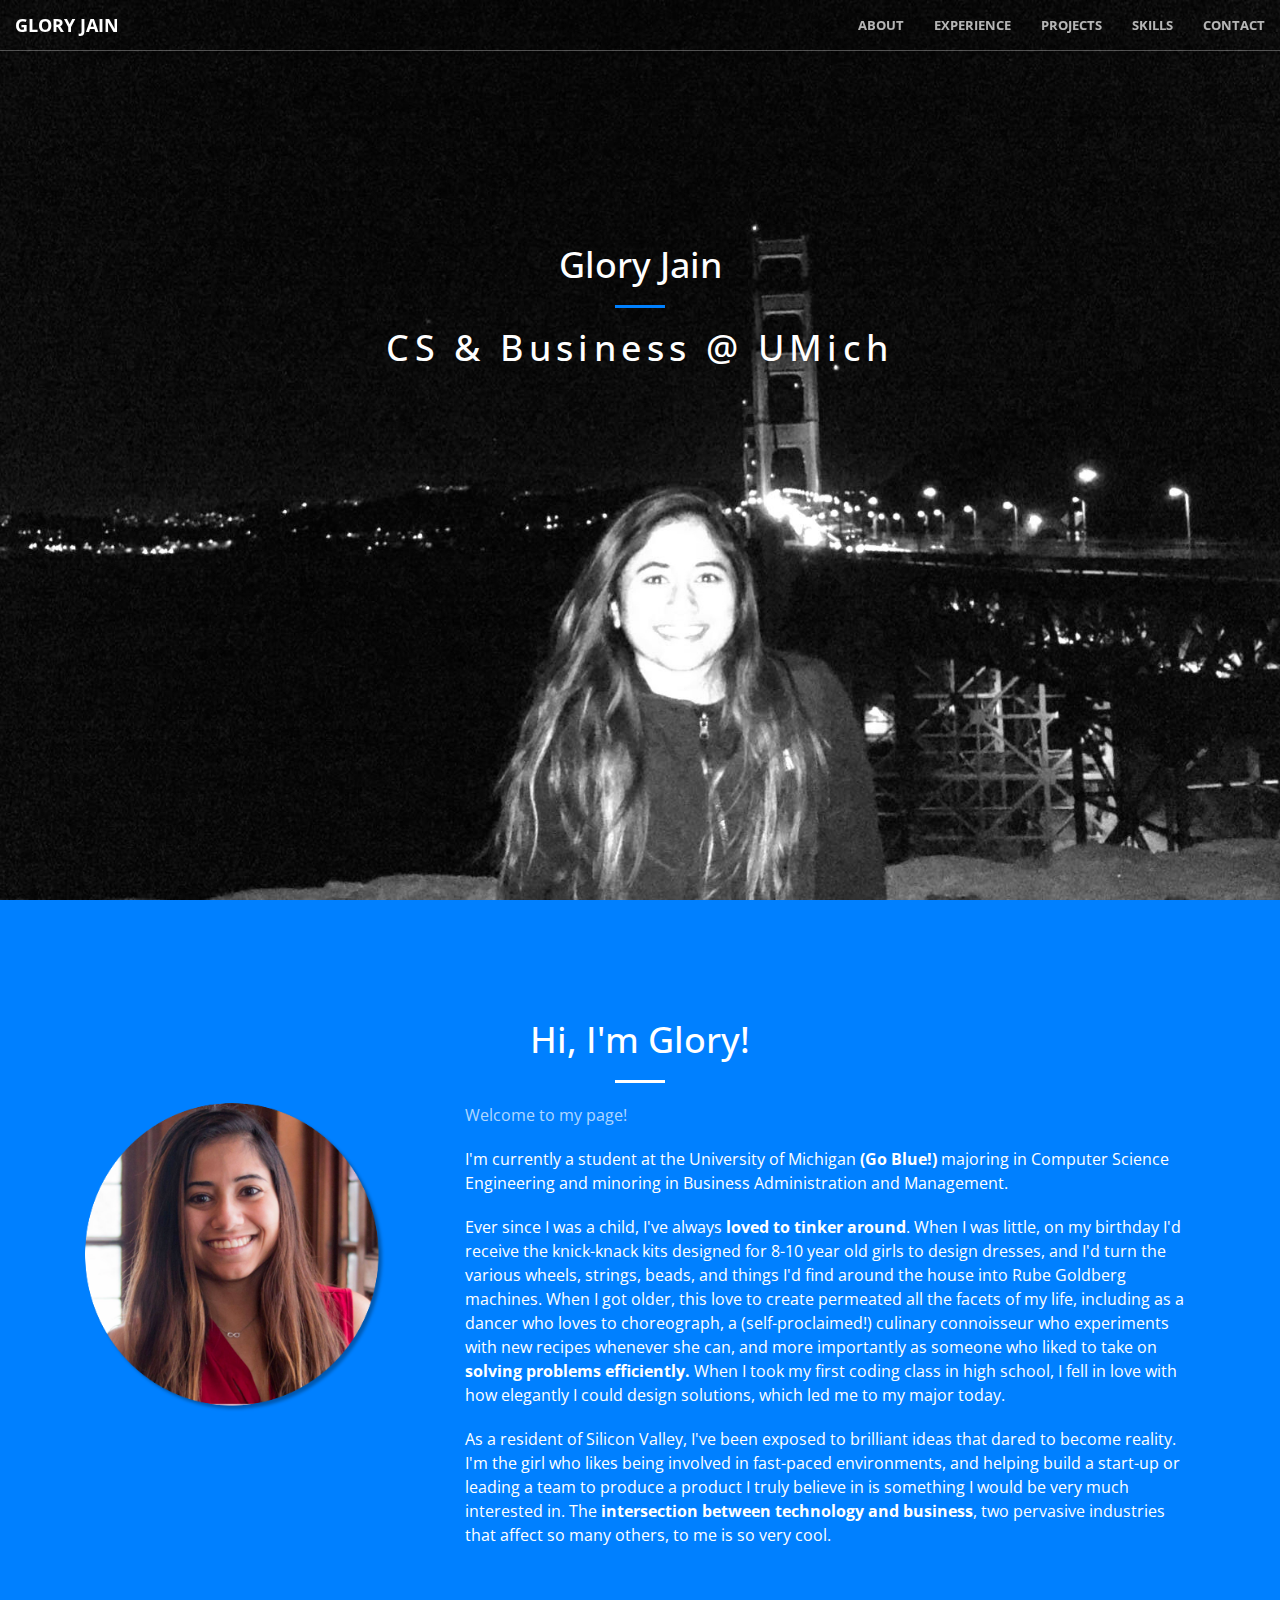
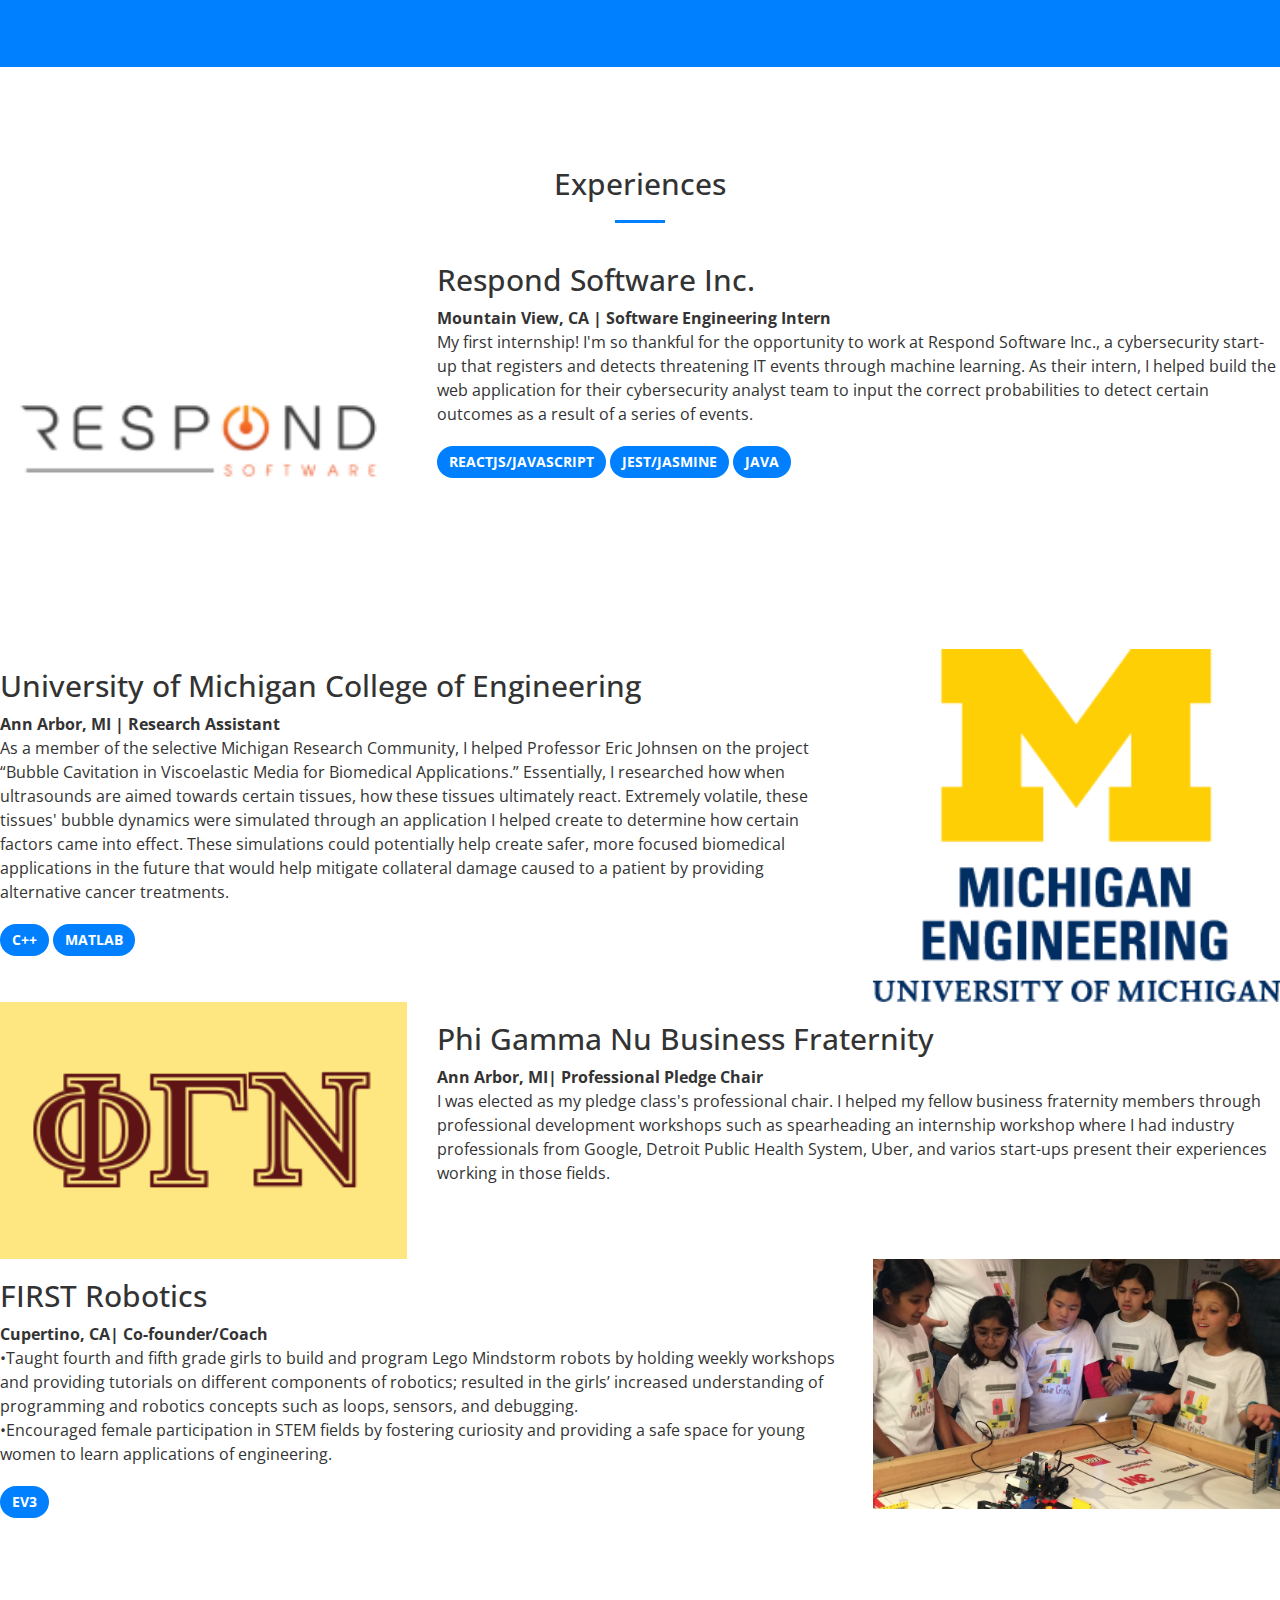
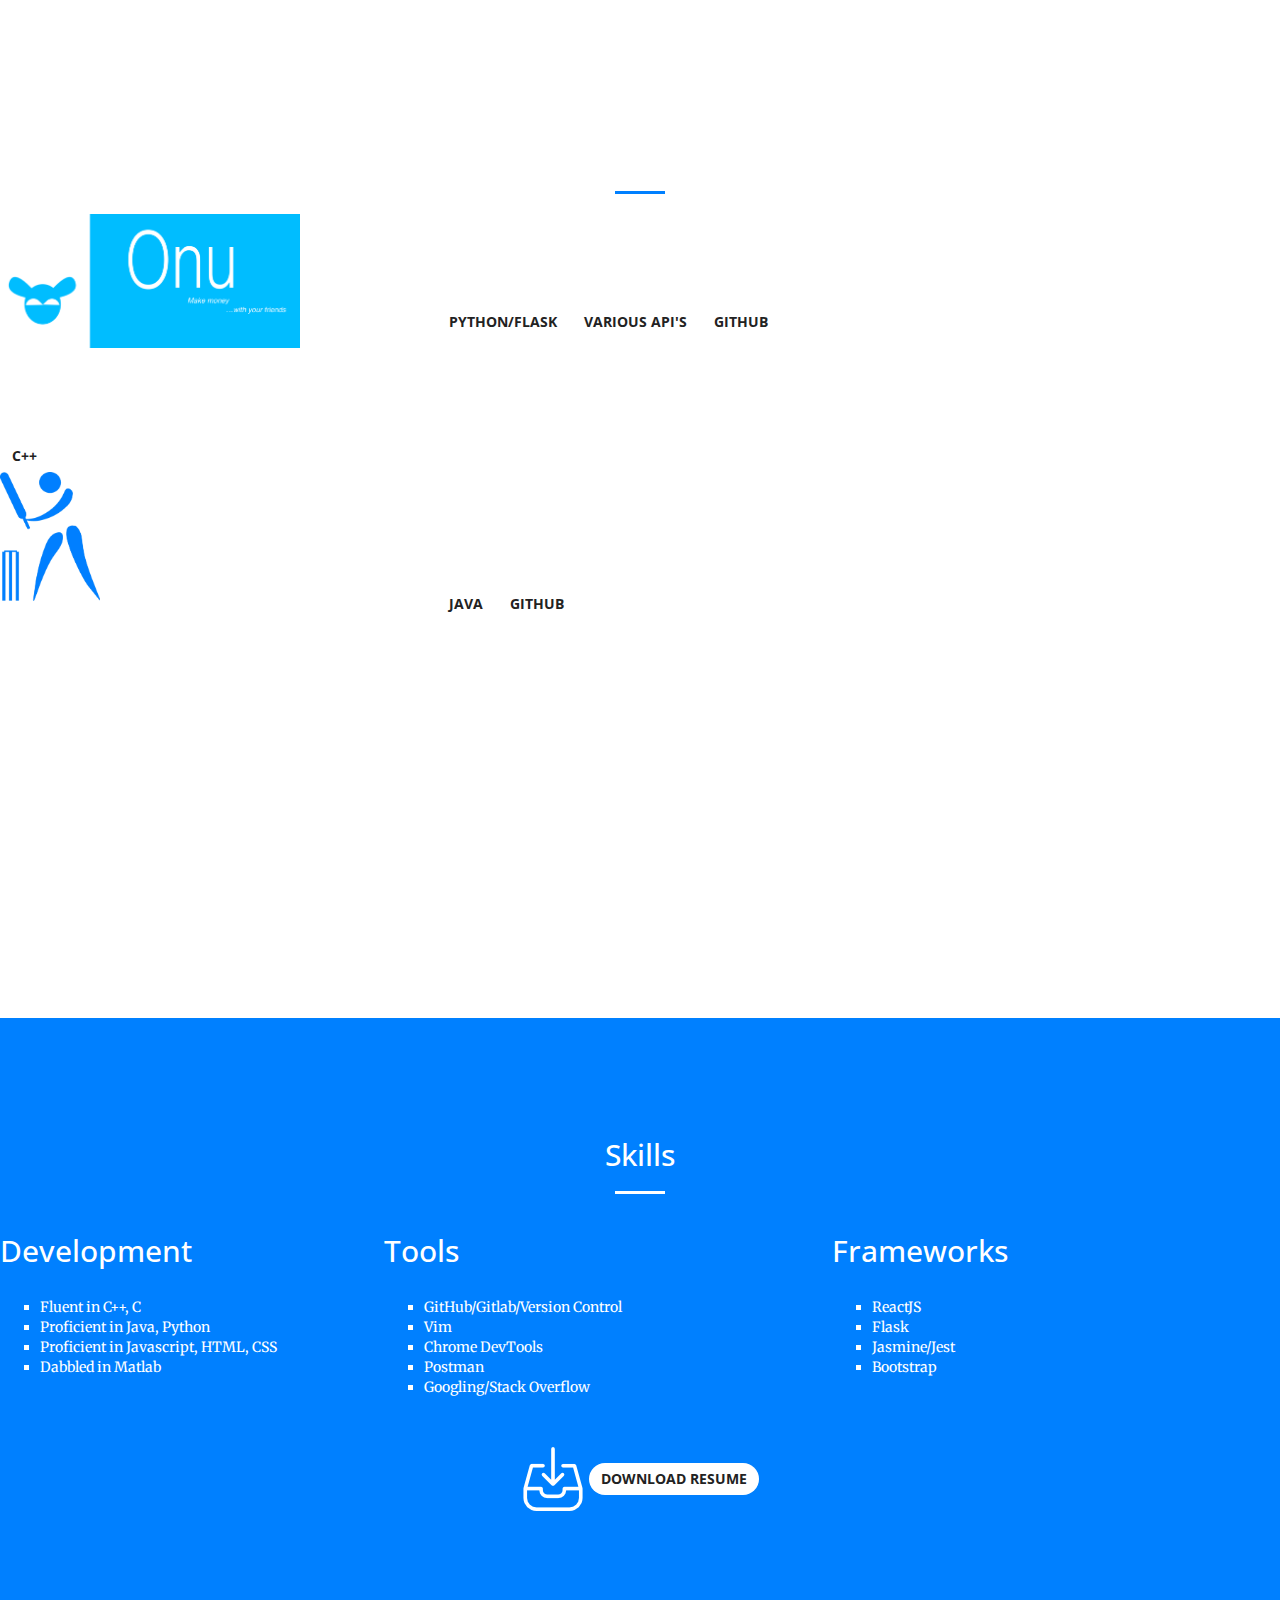
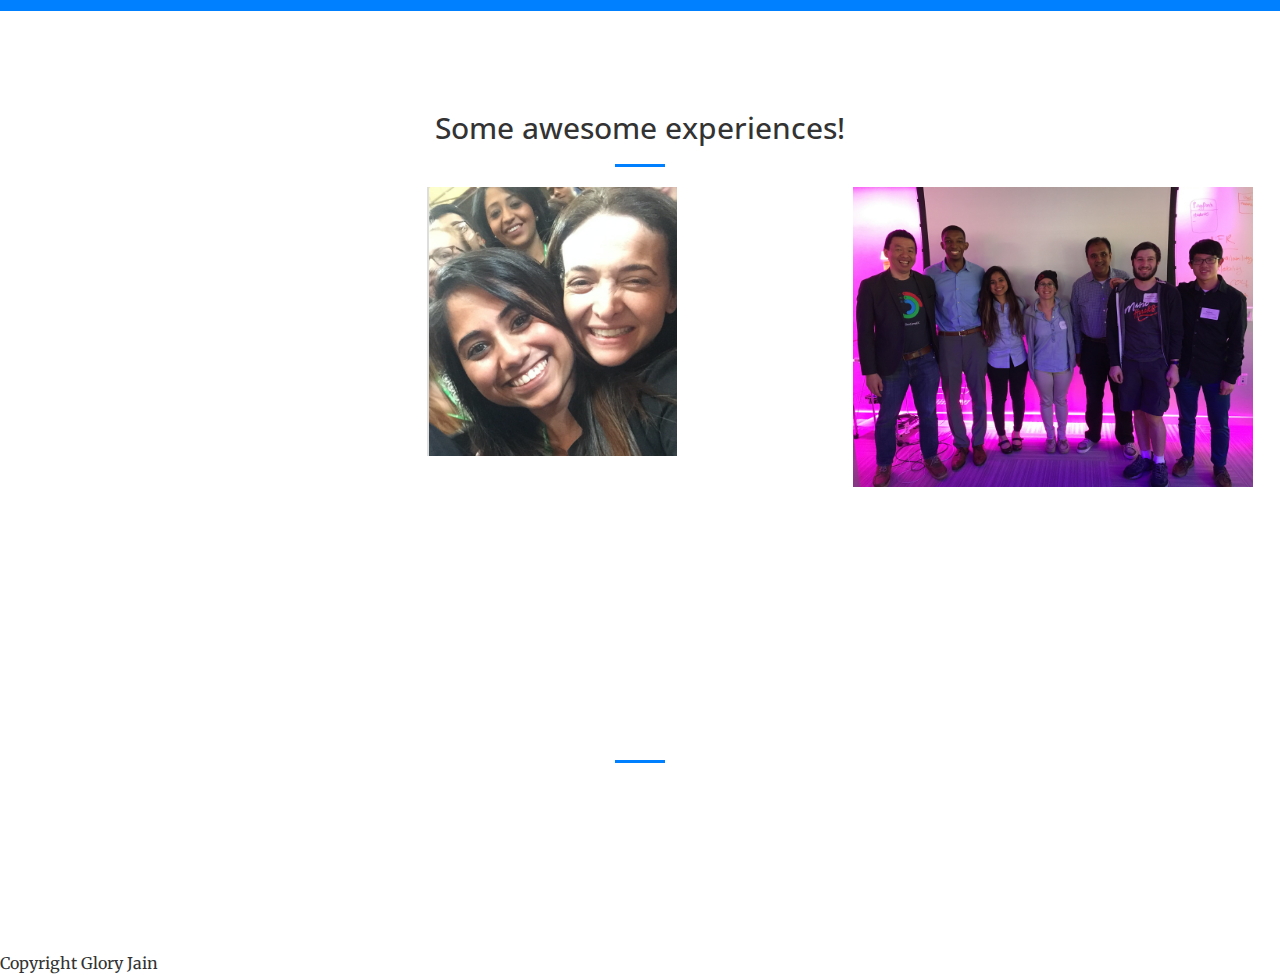
==== index.html @ 4e5ac0f9 "upload" ====
<!DOCTYPE html>
<html lang="en">

<head>

    <meta charset="utf-8">
    <meta http-equiv="X-UA-Compatible" content="IE=edge">
    <meta name="viewport" content="width=device-width, initial-scale=1">
    <meta name="description" content="Glory Jain's website">
    <meta name="author" content="Glory Jain">

    <!-- Favicon icon of GJ -->
    <link rel="icon" href="img/gj_favicon.ico" type="image/x-icon"/>


    <title>Glory Jain</title>

    <!-- Bootstrap Core CSS -->
    <link href="vendor/bootstrap/css/bootstrap.min.css" rel="stylesheet">

    <!-- Fonts I used -->
    <link href="https://fonts.googleapis.com/css?family=Open+Sans" rel="stylesheet">
    <link href="vendor/font-awesome/css/font-awesome.min.css" rel="stylesheet" type="text/css">
    <link href='https://fonts.googleapis.com/css?family=Open+Sans:300italic,400italic,600italic,700italic,800italic,400,300,600,700,800' rel='stylesheet' type='text/css'>
    <link href='https://fonts.googleapis.com/css?family=Merriweather:400,300,300italic,400italic,700,700italic,900,900italic' rel='stylesheet' type='text/css'>

    <!-- Plugin CSS -->
    <link href="vendor/magnific-popup/magnific-popup.css" rel="stylesheet">

    <!-- Theme CSS -->
    <link href="css/creative.min.css" rel="stylesheet">

    <style>
        .gloryjain_header {
            /* The image used */
            background-image: url("img/header.jpg");
            /* Set a specific height */
            min-height: 800px; 
            /* Create the parallax scrolling effect */
            background-attachment: fixed;
            background-position: center;
            background-repeat: no-repeat;
            background-size: cover;
        }


    .skills_parallax {
            /* The image used */
            background-image: url("img/pexels-photo.jpg");
            /* Set a specific height */
            min-height: 1000px; 
            /* Create the parallax scrolling effect */
            background-attachment: fixed;
            background-position: center;
            background-repeat: no-repeat;
            background-size: cover;
        }
    .contact_parallax {
            /* The image used */
            background-image: url("img/ending.jpg");
            /* Set a specific height */
            min-height: 50px; 
            /* Create the parallax scrolling effect */
            background-attachment: fixed;
            background-position: center;
            background-repeat: no-repeat;
            background-size: cover;
        }

    #header,#footer{
        min-height: 40px;
    }

    .info { min-height: 80px; }

    /* layout */
    #main-wrap {
        /* overflow to handle inner floating block */
        overflow: hidden;
    }

    #sidebar {
        float: left;
        width: 30%;
    }

    #content-wrap {
        float: right;
        width: 70%;
    }

    #info-wrap {
        /* overflow to handle inner floating block */
        overflow: hidden;
    }

    .info {
        width: 50%;
        float: left;
    }

    @media only screen and (max-device-width: 1024px) {
    .parallax {
        background-attachment: scroll;
    }
    }
.skills_center_white {
    font-family: 'Open Sans', 'Helvetica Neue', Arial, sans-serif;
    color: #FFF;
    text-align: center;
}

.skills_white {
    font-family: 'Open Sans', 'Helvetica Neue', Arial, sans-serif;
    color: #FFF;
}

.header_in_center {
  position: absolute;
  left: 0;
  top: 25%;
  width: 100%;
  text-align: center;
  color: #fff;
}
#parent_of_imgs { white-space-collapse: discard; }

</style>

</head>

<body id="page-top">

    <nav id="mainNav" class="navbar navbar-default navbar-fixed-top">
        <div class="container-fluid">
            <!-- Brand and toggle get grouped for better mobile display -->
            <div class="navbar-header">
                <button type="button" class="navbar-toggle collapsed" data-toggle="collapse" data-target="#bs-example-navbar-collapse-1">
                    <span class="sr-only">Toggle navigation</span> Menu <i class="fa fa-bars"></i>
                </button>
                <a class="navbar-brand page-scroll" href="#page-top">Glory Jain</a>
            </div>

            <!-- Collect the nav links, forms, and other content for toggling -->
            <div class="collapse navbar-collapse" id="bs-example-navbar-collapse-1">
                <ul class="nav navbar-nav navbar-right">
                    <li>
                        <a class="page-scroll" href="#about">About</a>
                    </li>
                    <li>
                        <a class="page-scroll" href="#experiences">Experience</a>
                    </li>
                    <li>
                        <a class="page-scroll" href="#projects">Projects</a>
                    </li>
                    <li>
                        <a class="page-scroll" href="#skills">Skills</a>
                    </li>
                    <li>
                        <a class="page-scroll" href="#contact">Contact</a>
                    </li>
                </ul>
            </div>
            <!-- /.navbar-collapse -->
        </div>
        <!-- /.container-fluid -->
    </nav>

    <header>
        <div class="gloryjain_header">
            <div class="header_in_center">
                <h1 id="homeHeading" color="#fff">Glory Jain</h1>
            <div class="typewriter text-center">
                <hr>
                <h1 id="homeHeading">CS & Business @ UMich</h1>
            </div>        

            </div>
        </div>
    </header>

    <section class="bg-primary" id="about">
    <!-- This is the particles.js file I used for creating the background -->

    <div class="container">
            <div class="row">
                <div class="col-md-12 text-center" style="font-family: 'Open Sans', sans-serif;">
                    <h1>Hi, I'm Glory!</h1>
                    <hr class="light">
                         <div class="col-md-4 text-left">
                                <img src="img/glory.png" class="img-responsive" alt="" width=300>
                        </div>  

                        <div class="col-md-8 text-left">
                            <p class="text-faded">Welcome to my page! </p>
                            <p>
                            I'm currently a student at the University of Michigan <strong>(Go Blue!)</strong>
                            majoring in Computer Science Engineering and minoring in Business Administration and
                            Management.  
                            </p>
                            <p>
                            Ever since I was a child, I've always <strong>loved to tinker around</strong>. When I was little,
                            on my birthday I'd receive the knick-knack kits designed for 8-10 year old girls
                            to design dresses, and I'd turn the various wheels, strings, beads, and
                            things I'd find around the house into Rube Goldberg machines. When I got older, this love to
                            create permeated all the facets of my life, including as a dancer who loves to choreograph,
                            a (self-proclaimed!) culinary connoisseur who experiments with new recipes whenever she can, and more importantly as someone who liked to take on <strong> solving problems efficiently. </strong> When I took my first coding
                            class in high school, I fell in love with how elegantly I could design solutions, which led me to 
                            my major today.
                            <p>
                            As a resident of Silicon Valley, I've been exposed to brilliant ideas that dared to become reality. I'm the girl who likes being involved in fast-paced environments, and helping build a start-up or leading a team to produce a product I truly believe in is something I would be very much interested in. The <strong>intersection between technology and business</strong>, two pervasive industries that affect so many others, to me is so very cool.
                            </p>
                        </div>
                
            </div>
            </div>
        </div>
    </div>
</div>
    </section>
    <section id="experiences" style="font-family: 'Open Sans', sans-serif;">
            <div class="row">
                <div class="col-lg-12 text-center">
                    <h2 class="section-heading">Experiences</h2>
                    <hr class="primary">
                </div>
            </div>
            <div class="row">
                <div class="col-md-4">
                    <img src="img/jobs/respond-software.png" class="img-responsive" alt="" width=600>
                </div>
                <div class="col-md-8">
                    <h2 href="respond-software.com">Respond Software Inc.</h2>
                    <p><strong>Mountain View, CA | Software Engineering Intern</strong> </br>My first internship! I'm so thankful for the opportunity to work at Respond Software Inc., a cybersecurity start-up that registers and detects threatening IT events through machine learning. As their intern, I helped build the web application for their cybersecurity analyst team to input the correct probabilities to detect certain outcomes as a result of a series of events. 
                    </p>
                    <button type="button" class="btn btn-primary">ReactJS/Javascript</button>
                    <button type="button" class="btn btn-primary">Jest/Jasmine</button>
                    <button type="button" class="btn btn-primary">Java</button>

                </div>
            </div>

            <div class="row">
                <div class="col-md-8 text-left">
                    <h2>University of Michigan College of Engineering</h2>
                    <p><strong>Ann Arbor, MI | Research Assistant</strong> </br>As a member of the selective Michigan Research Community, I helped Professor Eric Johnsen on the project “Bubble Cavitation in Viscoelastic Media for Biomedical Applications.” Essentially, I researched how when ultrasounds are aimed towards certain tissues, how these tissues ultimately react. Extremely volatile, these tissues' bubble dynamics were simulated through an application I helped create to determine how certain factors came into effect. These simulations could potentially help create safer, more focused biomedical applications in the future that would help mitigate collateral damage caused to a patient by providing alternative cancer treatments. 
                    </p>
                    <button type="button" class="btn btn-primary">C++</button>
                    <button type="button" class="btn btn-primary">Matlab</button>
                </div>

                <div class="col-md-4">
                    <img src="img/jobs/umich.png" class="img-responsive" alt="" width=500>
                </div>
            </div>

            <div class="row">
                <div class="col-md-4">
                    <img src="img/jobs/pgn.png" class="img-responsive" alt="" width=500>
                </div>
                <div class="col-md-8 text-left">
                    <h2>Phi Gamma Nu Business Fraternity</h2>
                    <p><strong>Ann Arbor, MI| Professional Pledge Chair</strong> </br> 
                        I was elected as my pledge class's professional chair. I helped my fellow business fraternity members through professional development workshops such as spearheading an internship workshop where I had industry professionals from Google, Detroit Public Health System, Uber, and varios start-ups present their experiences working in those fields. 
                    </p>
                </div>
            </div>


            <div class="row">
                <div class="col-md-8 text-left">
                    <h2>FIRST Robotics</h2>
                    <p><strong>Cupertino, CA| Co-founder/Coach</strong> </br> •Taught fourth and fifth grade girls to build and program Lego Mindstorm robots by holding weekly workshops and providing tutorials on different components of robotics; resulted in the girls’ increased understanding of programming and robotics concepts such as loops, sensors, and debugging.
                    </br> 
                    •Encouraged female participation in STEM fields by fostering curiosity and providing a safe space for young women to learn applications of engineering.
                    </p>
                    <button type="button" class="btn btn-primary">EV3</button>
                </div>
                <div class="col-md-4">
                    <img src="img/jobs/robogirls.png" class="img-responsive" alt="" width=500>
                </div>

            </div>

    </section>

<div class="skills_parallax">
    <section class="transparent" id="projects">
            <div class="row">
                <div class="col-lg-12 text-center">
                    <h2 class="skills_center_white">Projects</h2>
                    <hr class="primary">
                </div>
            </div>
            <div class="row">
                <div class="col-md-4">
                    <img src="img/projects/onu.png" class="img-responsive" alt="" width=300>
                </div>
                <div class="col-md-8">
                    <p class="skills_center_white"><strong>1st place in Capital One Summit</strong> </br>My first hackathon experience! For 24 hours, my team participated in a hackathon called "Banking for the Unbanked." We built "Onu," which is a Groupme chatbot that likes
                    </p>
                    <button type="button" class="btn btn-default">Python/Flask</button>
                    <button type="button" class="btn btn-default">Various API's</button>
                    <a href="https://github.com/gloryjain/Onu-Invest-with-friends">
                        <button type="button" class="btn btn-default">Github</button>
                    </a>
                </div>
            </div>

            <div class="row">
                <div class="col-md-8 text-left">
                    <p class="skills_center_white"><strong>Thread Library</strong> </br>Implemented a thread library for a project in my class EECS 482 to show how threads, mutexes, and semaphores are handled.
                    </p>
                    <button type="button" class="btn btn-default">C++</button>
                </div>
            </div>

            <div class="row">
                <div class="col-md-4 offset-1">
                    <img src="img/projects/cricket.png" class="img-responsive" position="center" alt="cricket" width=100>
                </div>
                <div class="col-md-8 text-left">
                    <p class="skills_center_white"><strong>Learn Cricket!</strong> </br>Made an interactive cricket game so user can understand how to play with the perspective of a batsman and from the perspective of a baller, and used probabilitistic outcomes to determine if the user scores 1, 2, 4, or 6 runs based on how good the shot was. 
                    </p>
                    <button type="button" class="btn btn-default">Java</button>
                    <a href="https://github.com/gloryjain/Learn_cricket">
                        <button type="button" class="btn btn-default">Github</button>
                    </a>
                </div>
            </div>

    </section>
</div>

    <section class="bg-primary" id="skills">
        <div id="header">
            <h2 class="skills_center_white" color="#ffffff">Skills</h2>
            <hr class="light">
        </div>
        <div id="main-wrap">
            <div id="sidebar">
                <h2 class="skills_white" color="#ffffff" position="relative">Development</h2></br>
                <ul style="list-style-type:square"  text-align="center">
                  <li>Fluent in C++, C</li>
                  <li>Proficient in Java, Python</li>
                  <li>Proficient in Javascript, HTML, CSS</li>
                  <li>Dabbled in Matlab</li>

                </ul>
            </div>
            <div id="content-wrap">
                <div id="info-wrap">
                    <div class="info">
                        <h2 class="skills_white" color="#ffffff">Tools</h2></br>
                             <ul style="list-style-type:square" style="font-family: 'Open Sans', sans-serif" text-align="center">
                                    <li>GitHub/Gitlab/Version Control</li>
                                    <li>Vim</li>
                                    <li>Chrome DevTools</li>
                                    <li>Postman</li>
                                    <li>Googling/Stack Overflow</li>
                            </ul>
                    </div>
                    <div class="info">
                        <h2 class="skills_white" color="#ffffff">Frameworks</h2></br>
                            <ul style="list-style-type:square" style="font-family: 'Open Sans', sans-serif" text-align="center">
                                <li>ReactJS</li>
                                <li>Flask</li>
                                <li>Jasmine/Jest</li>
                                <li>Bootstrap</li>
                            </ul>
                    </div>
                </div>
            </div>
        </div>
        <div id="footer"  class="skills_center_white">
        </br>
        </br>
            <a class="block-btn" href="glory-resume.pdf" target="_blank" position="center";>
            <img class="icon" src="img/download.png" alt="download resume" text-align="center">
            <button type="button" class="btn btn-default">Download Resume</button>
            </a>
    </section>

    <section id="other" style="font-family: 'Open Sans', sans-serif">
            <div class="row">
                <div class="col-lg-12 text-center">
                    <h2 class="section-heading">Some awesome experiences!</h2>
                    <hr class="primary">
                </div>
            </div>


        <div class="container-fluid">
        <div class="row no-gutter popup-gallery">
            <div class="col-lg-4 col-sm-6">
            <a class="portfolio-box" href="img/linkedin.jpg" width="400">
              <img class="img-fluid" src="img/linkedin.jpg" width="400" alt="">
              <div class="portfolio-box-caption">
                <div class="portfolio-box-caption-content">
                  <div class="project-category text-faded">
                    Presenting to Linkedin Judges
                  </div>
                </div>
              </div>
            </a>
            </div>
          <div class="col-lg-4 col-sm-6">
            <a class="portfolio-box" href="img/myhero.png" width="250">
              <img class="img-fluid" src="img/myhero.png" width="250" alt="">
              <div class="portfolio-box-caption">
                <div class="portfolio-box-caption-content">
                  <div class="project-category text-faded">
                    Selfie w/ Sheryl Sandberg!
                  </div>
                </div>
              </div>
            </a>
          </div>
          <div class="col-lg-4 col-sm-6">
            <a class="portfolio-box" href="img/summit.jpg" width="400">
              <img class="img-fluid" src="img/summit.jpg" width="400" alt="">
              <div class="portfolio-box-caption">
                <div class="portfolio-box-caption-content">
                  <div class="project-category text-faded">
                    Capital One Summit Challenge winners
                  </div>
                </div>
              </div>
            </a>
          </div>


        </div>
      </div>

        
    </section>

    <section id="contact">
           <div class="contact_parallax">
                <div class="col-lg-12 text-center">
                    <h2 class="skills_center_white">Let's keep in contact!</h2>
                    <hr class="primary">
                </div>
            
            <div class="row">
                <div class="col-md-4 text-center">
                    <p><a href="https://github.com/gloryjain">
                    <i class="fa fa-github fa-3x sr-contact" aria-hidden="true"></i>
                    </a></p>
                </div>                  
                <div class="col-md-4 text-center">
                    <p><a href="mailto:glojain@umich.edu">                    
                        <i class="fa fa-envelope-o fa-3x sr-contact"></i>
                    </a></p>
                </div>
                <div class="col-md-4 text-center">
                    <p><a href="https://www.linkedin.com/in/glory-jain/">
                        <i class="fa fa-linkedin-square fa-3x sr-contact text-center"></i>
                    </a></p>
                </div>
            </div>
            </div>
    </section>

    <p>Copyright Glory Jain</p>
    <!-- jQuery -->
    <script src="vendor/jquery/jquery.min.js"></script>
    <!-- Bootstrap Core JavaScript -->
    <script src="vendor/bootstrap/js/bootstrap.min.js"></script>
    <!-- Plugin JavaScript -->
    <script src="https://cdnjs.cloudflare.com/ajax/libs/jquery-easing/1.3/jquery.easing.min.js"></script>
    <script src="vendor/scrollreveal/scrollreveal.min.js"></script>
    <script src="vendor/magnific-popup/jquery.magnific-popup.min.js"></script>
    <!-- Theme JavaScript -->
    <script src="js/creative.min.js"></script>

</body>

<!-- Google Analytics -->
<!-- figure out where my viewers are from! -->
<script>
  (function(i,s,o,g,r,a,m){i['GoogleAnalyticsObject']=r;i[r]=i[r]||function(){
  (i[r].q=i[r].q||[]).push(arguments)},i[r].l=1*new Date();a=s.createElement(o),
  m=s.getElementsByTagName(o)[0];a.async=1;a.src=g;m.parentNode.insertBefore(a,m)
  })(window,document,'script','https://www.google-analytics.com/analytics.js','ga');

  ga('create', 'UA-104923334-1', 'auto');
  ga('send', 'pageview');

</script>
<!-- End Google Analytics -->


</html>
---- css/creative.min.css ----
/*!
 * Start Bootstrap - Creative v3.3.7+1 (http://startbootstrap.com/template-overviews/creative)
 * Copyright 2013-2016 Start Bootstrap
 * Licensed under MIT (https://github.com/BlackrockDigital/startbootstrap/blob/gh-pages/LICENSE)
 */.navbar-default,a{-webkit-transition:all .35s;-moz-transition:all .35s}header,header .header-content{position:relative;width:100%;text-align:center}body,html{height:100%;width:100%}body{font-family:Merriweather,'Helvetica Neue',Arial,sans-serif;webkit-tap-highlight-color:#222}.btn,.navbar-default,.navbar-default .navbar-header .navbar-brand,h1,h2,h3,h4,h5,h6{font-family:'Open Sans','Helvetica Neue',Arial,sans-serif}hr{border-color:#0080ff;border-width:3px;max-width:50px}hr.light{border-color:#fff}a{transition:all .35s;color:#0080ff}a:focus,a:hover{color:#0080ff}p{font-size:16px;line-height:1.5;margin-bottom:20px}.bg-primary{background-color:#0080ff}.bg-dark{background-color:#222;color:#fff}.text-faded{color:rgba(255,255,255,.7)}section{padding:100px 0}aside{padding:50px 0}.no-padding{padding:0}.navbar-default{background-color:#fff;border-color:rgba(34,34,34,.05);transition:all .35s}.btn-default,.portfolio-box .portfolio-box-caption{-webkit-transition:all .35s;-moz-transition:all .35s}.navbar-default .navbar-header .navbar-brand{color:#0080ff;font-weight:700;text-transform:uppercase}.navbar-default .navbar-header .navbar-brand:focus,.navbar-default .navbar-header .navbar-brand:hover{color:#0080ff}.navbar-default .navbar-header .navbar-toggle{font-weight:700;font-size:12px;color:#222;text-transform:uppercase}.navbar-default .nav>li>a,.navbar-default .nav>li>a:focus{text-transform:uppercase;font-weight:700;font-size:13px;color:#222}.navbar-default .nav>li>a:focus:hover,.navbar-default .nav>li>a:hover{color:#0080ff}.navbar-default .nav>li.active>a,.navbar-default .nav>li.active>a:focus{color:#0080ff!important;background-color:transparent}.navbar-default .nav>li.active>a:focus:hover,.navbar-default .nav>li.active>a:hover{background-color:transparent}@media (min-width:768px){.navbar-default{background-color:transparent;border-color:rgba(255,255,255,.3)}.navbar-default .navbar-header .navbar-brand{color:rgba(255,255,255,.7)}.navbar-default .navbar-header .navbar-brand:focus,.navbar-default .navbar-header .navbar-brand:hover{color:#fff}.navbar-default .nav>li>a,.navbar-default .nav>li>a:focus{color:rgba(255,255,255,.7)}.navbar-default .nav>li>a:focus:hover,.navbar-default .nav>li>a:hover{color:#fff}.navbar-default.affix{background-color:#fff;border-color:rgba(34,34,34,.05)}.navbar-default.affix .navbar-header .navbar-brand{color:#0080ff;font-size:14px}.navbar-default.affix .navbar-header .navbar-brand:focus,.navbar-default.affix .navbar-header .navbar-brand:hover{color:#0080ff}.navbar-default.affix .nav>li>a,.navbar-default.affix .nav>li>a:focus{color:#222}.navbar-default.affix .nav>li>a:focus:hover,.navbar-default.affix .nav>li>a:hover{color:#0080ff}}header{min-height:auto;-webkit-background-size:cover;-moz-background-size:cover;background-size:cover;-o-background-size:cover;background-position:center;background-image:url(../img/header.jpg);color:#fff}header .header-content{padding:100px 15px}header .header-content .header-content-inner h1{font-weight:700;text-transform:uppercase;margin-top:0;margin-bottom:0;font-size:30px}header .header-content .header-content-inner hr{margin:30px auto}header .header-content .header-content-inner p{font-weight:300;color:rgba(255,255,255,.7);font-size:16px;margin-bottom:50px}@media (min-width:768px){header{min-height:100%}header .header-content{position:absolute;top:50%;-webkit-transform:translateY(-50%);-ms-transform:translateY(-50%);transform:translateY(-50%);padding:0 50px}header .header-content .header-content-inner{max-width:1000px;margin-left:auto;margin-right:auto}header .header-content .header-content-inner h1{font-size:50px}header .header-content .header-content-inner p{font-size:18px;max-width:80%;margin-left:auto;margin-right:auto}}.section-heading{margin-top:0}.service-box{max-width:400px;margin:50px auto 0}@media (min-width:992px){.service-box{margin:20px auto 0}}.service-box p{margin-bottom:0}.portfolio-box{position:relative;display:block;max-width:650px;margin:0 auto}.portfolio-box .portfolio-box-caption{color:#fff;opacity:0;display:block;background:#0080ff;position:absolute;bottom:0;text-align:center;width:100%;height:100%;transition:all .35s}.btn-default.active,.btn-default:active,.btn-primary.active,.btn-primary:active,.open>.dropdown-toggle.btn-default,.open>.dropdown-toggle.btn-primary{background-image:none}.portfolio-box .portfolio-box-caption .portfolio-box-caption-content{width:100%;text-align:center;position:absolute;top:50%;transform:translateY(-50%)}.portfolio-box .portfolio-box-caption .portfolio-box-caption-content .project-category,.portfolio-box .portfolio-box-caption .portfolio-box-caption-content .project-name{font-family:'Open Sans','Helvetica Neue',Arial,sans-serif;padding:0 15px}.portfolio-box .portfolio-box-caption .portfolio-box-caption-content .project-category{text-transform:uppercase;font-weight:600;font-size:14px}.portfolio-box .portfolio-box-caption .portfolio-box-caption-content .project-name{font-size:18px}.portfolio-box:hover .portfolio-box-caption{opacity:1}.portfolio-box:focus{outline:0}@media (min-width:768px){.portfolio-box .portfolio-box-caption .portfolio-box-caption-content .project-category{font-size:16px}.portfolio-box .portfolio-box-caption .portfolio-box-caption-content .project-name{font-size:22px}}.call-to-action h2{margin:0 auto 20px}.text-primary{color:#0080ff}.no-gutter>[class*=col-]{padding-right:0;padding-left:0}.btn-default{color:#222;background-color:#fff;border-color:#fff;transition:all .35s}.btn-default.active,.btn-default.focus,.btn-default:active,.btn-default:focus,.btn-default:hover,.open>.dropdown-toggle.btn-default{color:#222;background-color:#f2f2f2;border-color:#ededed}.btn-default.disabled,.btn-default.disabled.active,.btn-default.disabled.focus,.btn-default.disabled:active,.btn-default.disabled:focus,.btn-default.disabled:hover,.btn-default[disabled],.btn-default[disabled].active,.btn-default[disabled].focus,.btn-default[disabled]:active,.btn-default[disabled]:focus,.btn-default[disabled]:hover,fieldset[disabled] .btn-default,fieldset[disabled] .btn-default.active,fieldset[disabled] .btn-default.focus,fieldset[disabled] .btn-default:active,fieldset[disabled] .btn-default:focus,fieldset[disabled] .btn-default:hover{background-color:#fff;border-color:#fff}.btn-default .badge{color:#fff;background-color:#222}.btn-primary{color:#fff;background-color:#0080ff;border-color:#0080ff;-webkit-transition:all .35s;-moz-transition:all .35s;transition:all .35s}.btn-primary.active,.btn-primary.focus,.btn-primary:active,.btn-primary:focus,.btn-primary:hover,.open>.dropdown-toggle.btn-primary{color:#fff;background-color:#0080ff;border-color:#0080ff}.btn-primary.disabled,.btn-primary.disabled.active,.btn-primary.disabled.focus,.btn-primary.disabled:active,.btn-primary.disabled:focus,.btn-primary.disabled:hover,.btn-primary[disabled],.btn-primary[disabled].active,.btn-primary[disabled].focus,.btn-primary[disabled]:active,.btn-primary[disabled]:focus,.btn-primary[disabled]:hover,fieldset[disabled] .btn-primary,fieldset[disabled] .btn-primary.active,fieldset[disabled] .btn-primary.focus,fieldset[disabled] .btn-primary:active,fieldset[disabled] .btn-primary:focus,fieldset[disabled] .btn-primary:hover{background-color:#0080ff;border-color:#0080ff}.btn-primary .badge{color:#0080ff;background-color:#fff}.btn{border:none;border-radius:300px;font-weight:700;text-transform:uppercase}.btn-xl{padding:15px 30px}::-moz-selection{color:#fff;text-shadow:none;background:#222}::selection{color:#fff;text-shadow:none;background:#222}img::selection{color:#fff;background:0 0}img::-moz-selection{color:#fff;background:0 0}.typewriter h1{color:#fff;font-family:'Open Sans', 'Helvetica Neue', Arial, sans-serif;overflow:hidden;border-right:.15em #00f;white-space:nowrap;margin:0 auto;letter-spacing:.15em;animation:typing 3.5s steps(30,end),blink-caret 2s step-end infinite}@keyframes typing{from{width:0}to{width:100%}}@keyframes blink-caret{from,to{border-color:transparent}50%{border-color:white}}.float-my-children>*{float:left;margin-right:5px}.clearfix:after,.clearfix:before{content:" ";display:table}.clearfix:after{clear:both}#particles-js{height:100%}
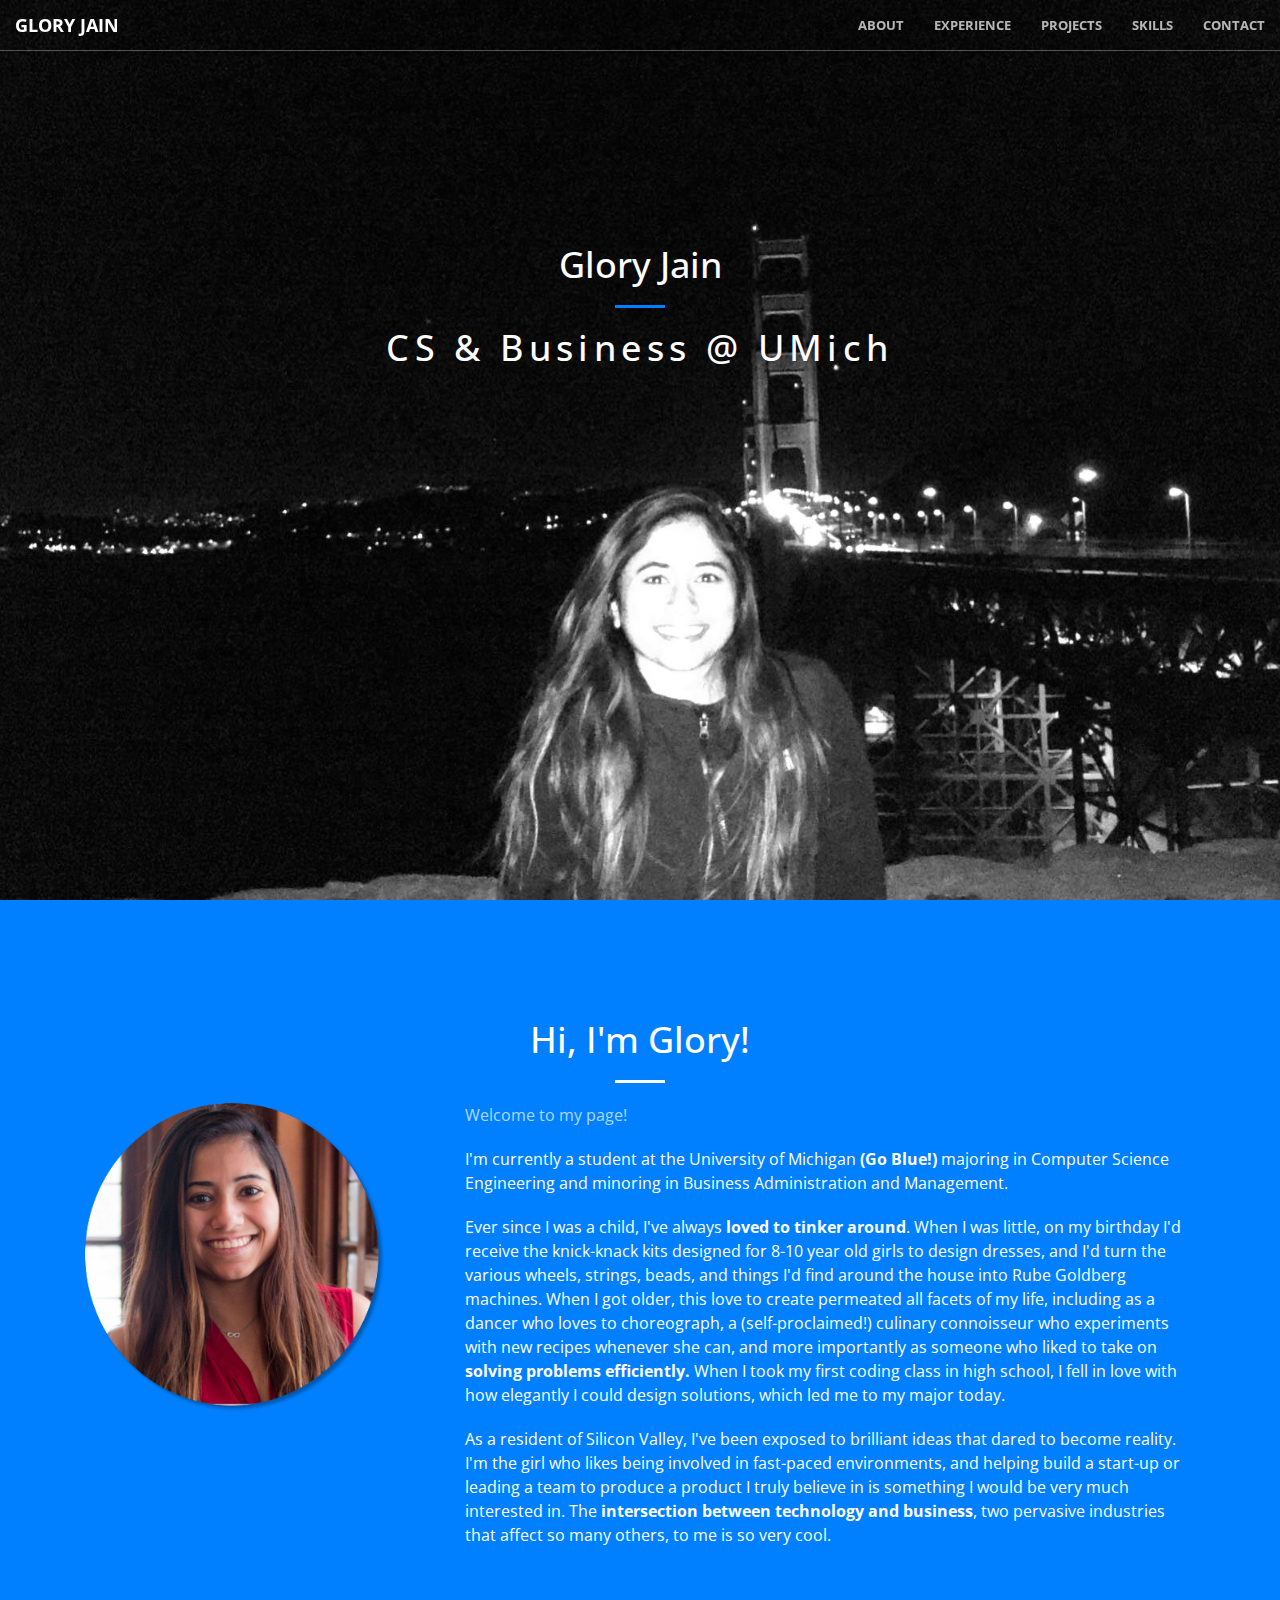
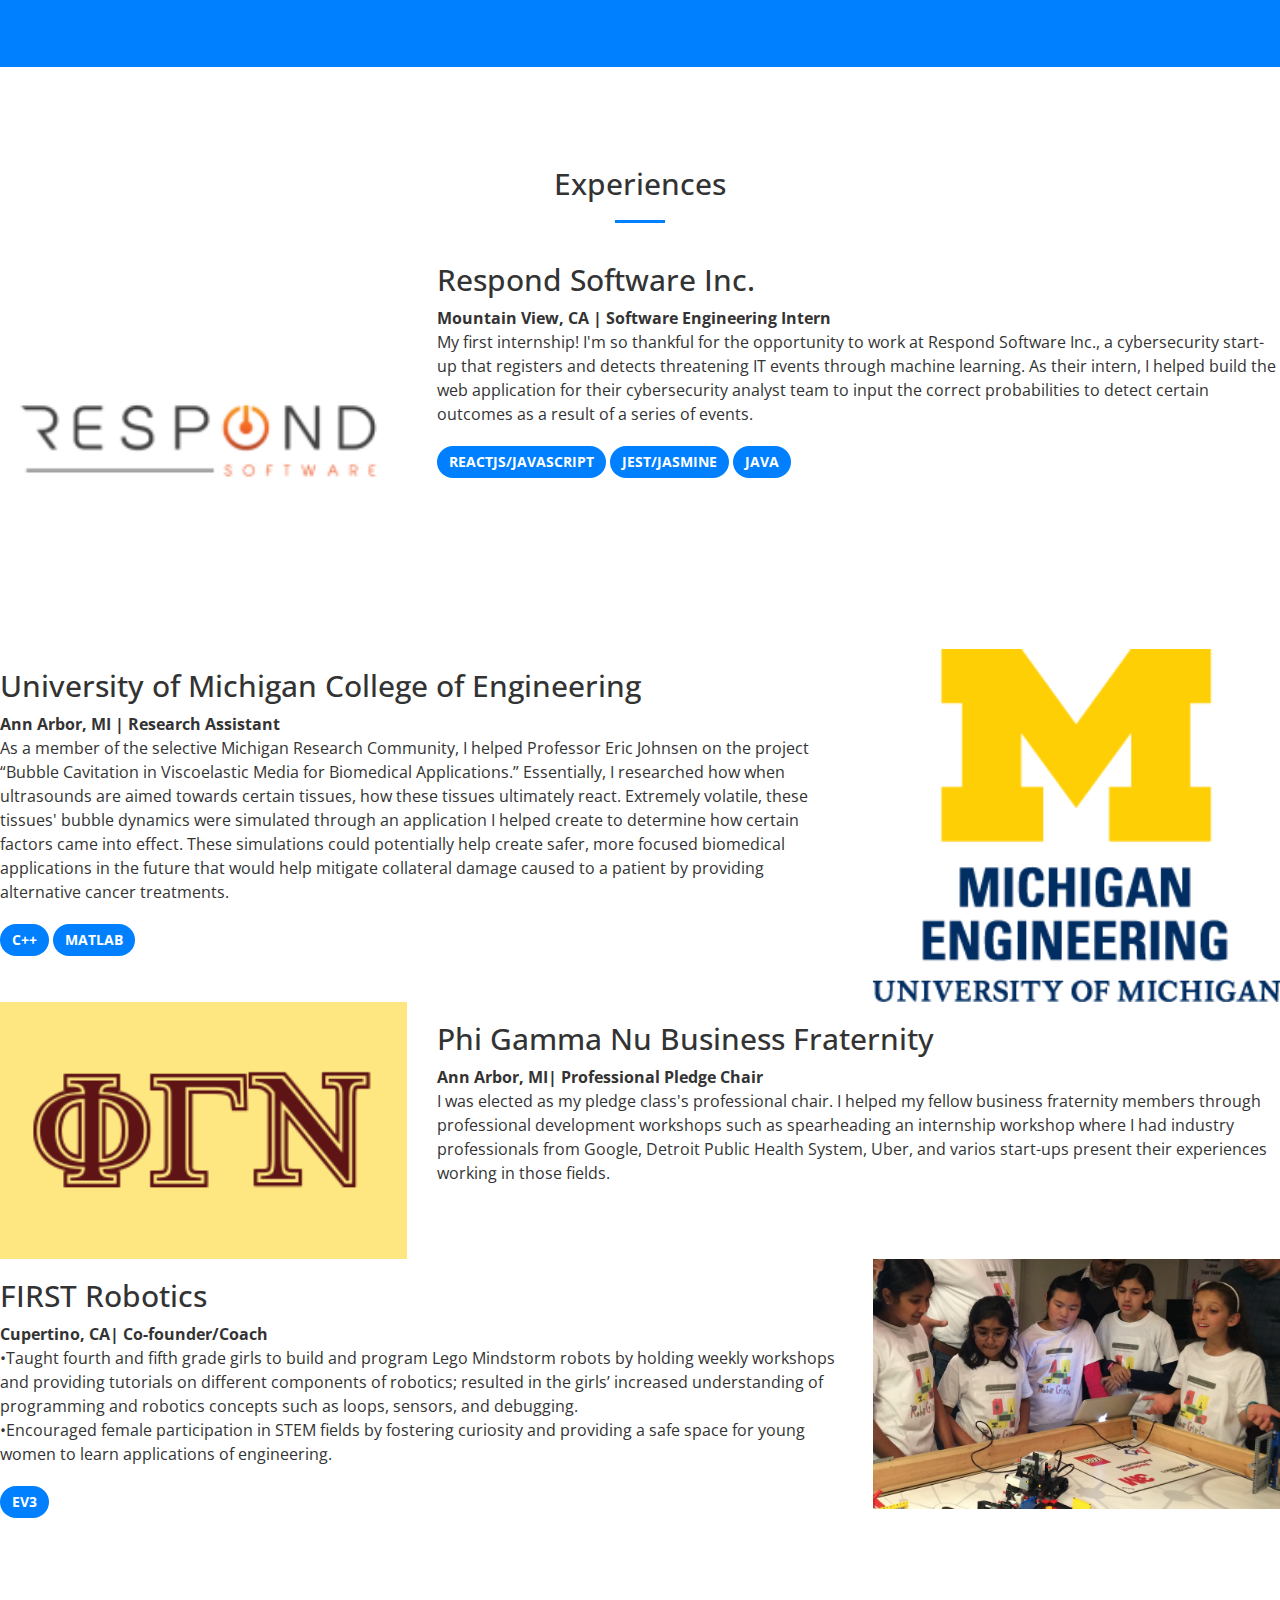
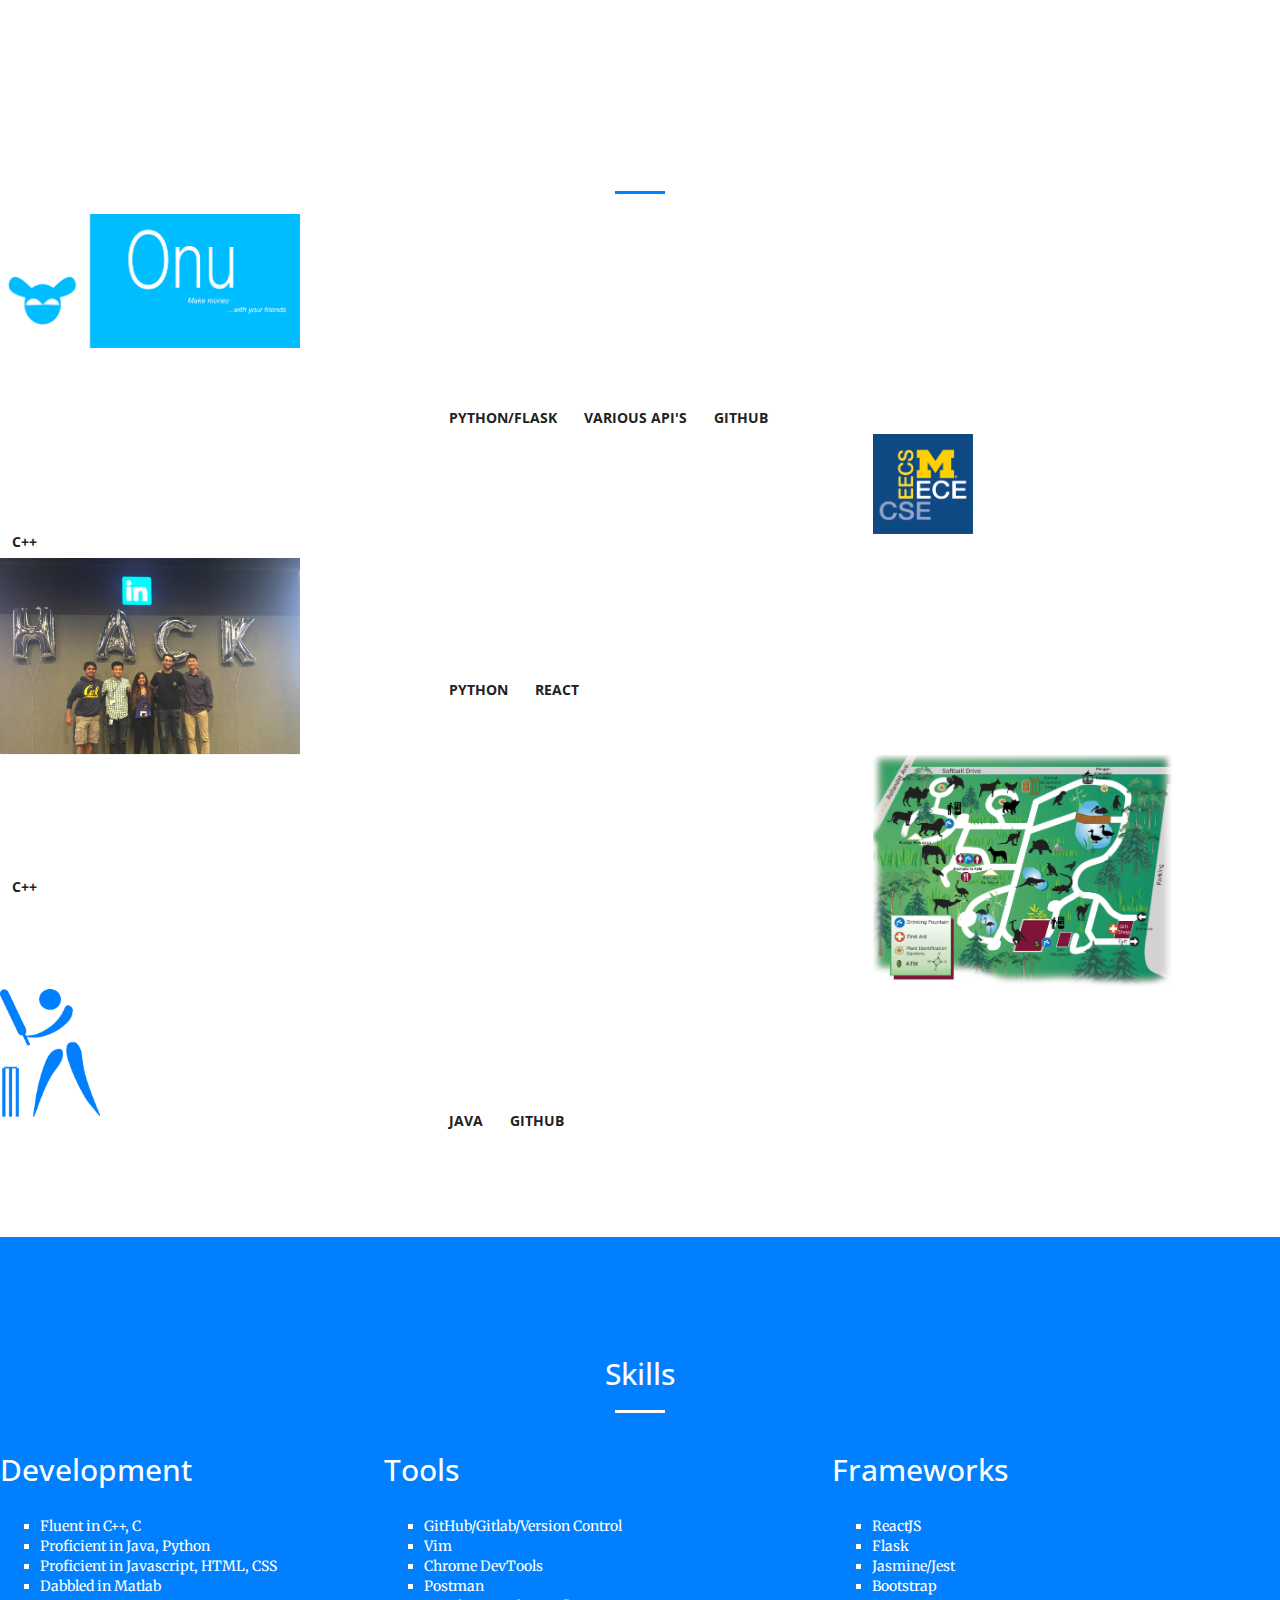
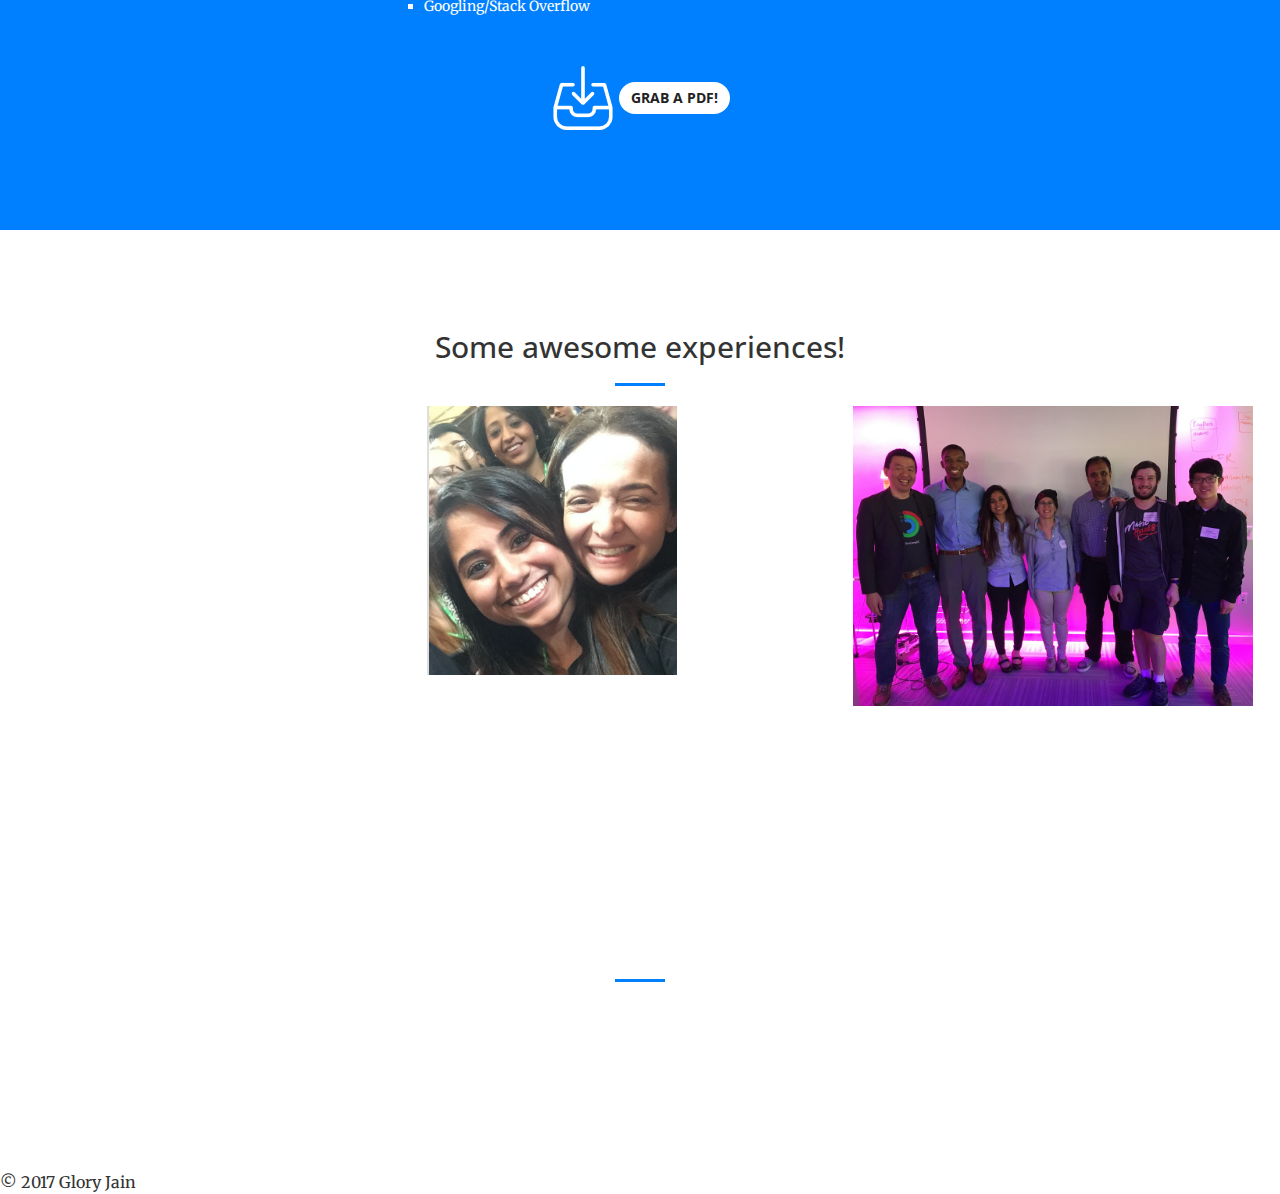
==== commit 57394cfa: "project section edited" ====
--- a/index.html
+++ b/index.html
@@ -203,10 +203,8 @@
                             on my birthday I'd receive the knick-knack kits designed for 8-10 year old girls
                             to design dresses, and I'd turn the various wheels, strings, beads, and
                             things I'd find around the house into Rube Goldberg machines. When I got older, this love to
-                            create permeated all the facets of my life, including as a dancer who loves to choreograph,
-                            a (self-proclaimed!) culinary connoisseur who experiments with new recipes whenever she can, and more importantly as someone who liked to take on <strong> solving problems efficiently. </strong> When I took my first coding
-                            class in high school, I fell in love with how elegantly I could design solutions, which led me to 
-                            my major today.
+                            create permeated all facets of my life, including as a dancer who loves to choreograph,
+                            a (self-proclaimed!) culinary connoisseur who experiments with new recipes whenever she can, and more importantly as someone who liked to take on <strong> solving problems efficiently. </strong> When I took my first coding class in high school, I fell in love with how elegantly I could design solutions, which led me to my major today.
                             <p>
                             As a resident of Silicon Valley, I've been exposed to brilliant ideas that dared to become reality. I'm the girl who likes being involved in fast-paced environments, and helping build a start-up or leading a team to produce a product I truly believe in is something I would be very much interested in. The <strong>intersection between technology and business</strong>, two pervasive industries that affect so many others, to me is so very cool.
                             </p>
@@ -297,7 +295,7 @@
                     <img src="img/projects/onu.png" class="img-responsive" alt="" width=300>
                 </div>
                 <div class="col-md-8">
-                    <p class="skills_center_white"><strong>1st place in Capital One Summit</strong> </br>My first hackathon experience! For 24 hours, my team participated in a hackathon called "Banking for the Unbanked." We built "Onu," which is a Groupme chatbot that likes
+                    <p class="skills_white"><strong>1st place in Capital One Summit</strong> </br>My first hackathon experience! For 24 hours, my team participated in a hackathon called "Banking for the Unbanked," where we needed to create a product which allowed for users who're traditionally not bank-savvy. In response, we built "Onu," which is a Groupme chatbot that sees safe stocks for the members in the group to buy, and by liking a message, the chatbot can immediately withdraw money from users' bank accounts, deposit in a central account, and use that money to invest in those stocks. Our judges loved the idea so much, they asked us to build a protoype! 
                     </p>
                     <button type="button" class="btn btn-default">Python/Flask</button>
                     <button type="button" class="btn btn-default">Various API's</button>
@@ -309,18 +307,46 @@
 
             <div class="row">
                 <div class="col-md-8 text-left">
-                    <p class="skills_center_white"><strong>Thread Library</strong> </br>Implemented a thread library for a project in my class EECS 482 to show how threads, mutexes, and semaphores are handled.
+                    <p class="skills_white"><strong>Thread Library</strong> </br>Implemented a thread library for a project in my class EECS 482 to show how threads, mutexes, and semaphores are handled in C++ as part of my EECS 482 class.
                     </p>
                     <button type="button" class="btn btn-default">C++</button>
                 </div>
-            </div>
+                     <div class="col-md-4 offset-1">
+                    <img src="img/projects/eecs.png" class="img-responsive" position="center" alt="cricket" width=100>
+                </div>
+            </div>
+
+            <div class="row">
+                <div class="col-md-4 offset-1">
+                    <img src="img/projects/stock.png" class="img-responsive" position="center" alt="stocks" width=300 height=200>
+                </div>
+                <div class="col-md-8 text-left">
+                    <p class="skills_white"><strong>Semifinalist in Linkedin Intern Hackathon</strong> </br>Placed top 10 out of 45+ teams by creating a web application which allows users to buy stocks and analyze the trends of what could have happened to make the stocks behave that way through news briefings and articles collected within a certain time range.
+                    </p>
+                    <button type="button" class="btn btn-default">Python</button>
+                    <button type="button" class="btn btn-default">React</button>
+                </div>
+            </div>
+
+
+            <div class="row">
+                <div class="col-md-8 text-left">
+                    <p class="skills_white"><strong>Zoo Shortest Pathfinder</strong> </br>Created an optimal and a fast route tracking mechanism given a map containing 2D coordinates using a minimum spanning tree, branch and bound, and Kruskal’s Algorithms. User can use it in 2 different mode to determine which greedy algorithm path finder would work for smaller and larger inputs.
+                    </p>
+                    <button type="button" class="btn btn-default">C++</button>
+                </div>
+                <div class="col-md-4 offset-1">
+                    <img src="img/projects/zoo.jpg" class="img-responsive" position="center" alt="cricket" width=300>
+                </div>
+            </div>
+
 
             <div class="row">
                 <div class="col-md-4 offset-1">
                     <img src="img/projects/cricket.png" class="img-responsive" position="center" alt="cricket" width=100>
                 </div>
                 <div class="col-md-8 text-left">
-                    <p class="skills_center_white"><strong>Learn Cricket!</strong> </br>Made an interactive cricket game so user can understand how to play with the perspective of a batsman and from the perspective of a baller, and used probabilitistic outcomes to determine if the user scores 1, 2, 4, or 6 runs based on how good the shot was. 
+                    <p class="skills_white"><strong>Learn Cricket!</strong> </br>Made an interactive cricket game so user can understand how to play with the perspective of a batsman and from the perspective of a baller, and used probabilitistic outcomes to determine if the user scores 1, 2, 4, or 6 runs based on how good the shot was. 
                     </p>
                     <button type="button" class="btn btn-default">Java</button>
                     <a href="https://github.com/gloryjain/Learn_cricket">
@@ -332,7 +358,7 @@
     </section>
 </div>
 
-    <section class="bg-primary" id="skills">
+    <section class="bg-primary" id="skills" text-align="center">
         <div id="header">
             <h2 class="skills_center_white" color="#ffffff">Skills</h2>
             <hr class="light">
@@ -377,7 +403,7 @@
         </br>
             <a class="block-btn" href="glory-resume.pdf" target="_blank" position="center";>
             <img class="icon" src="img/download.png" alt="download resume" text-align="center">
-            <button type="button" class="btn btn-default">Download Resume</button>
+            <button type="button" class="btn btn-default">Grab a PDF!</button>
             </a>
     </section>
 
@@ -463,7 +489,7 @@
             </div>
     </section>
 
-    <p>Copyright Glory Jain</p>
+    <p>© 2017 Glory Jain</p>
     <!-- jQuery -->
     <script src="vendor/jquery/jquery.min.js"></script>
     <!-- Bootstrap Core JavaScript -->
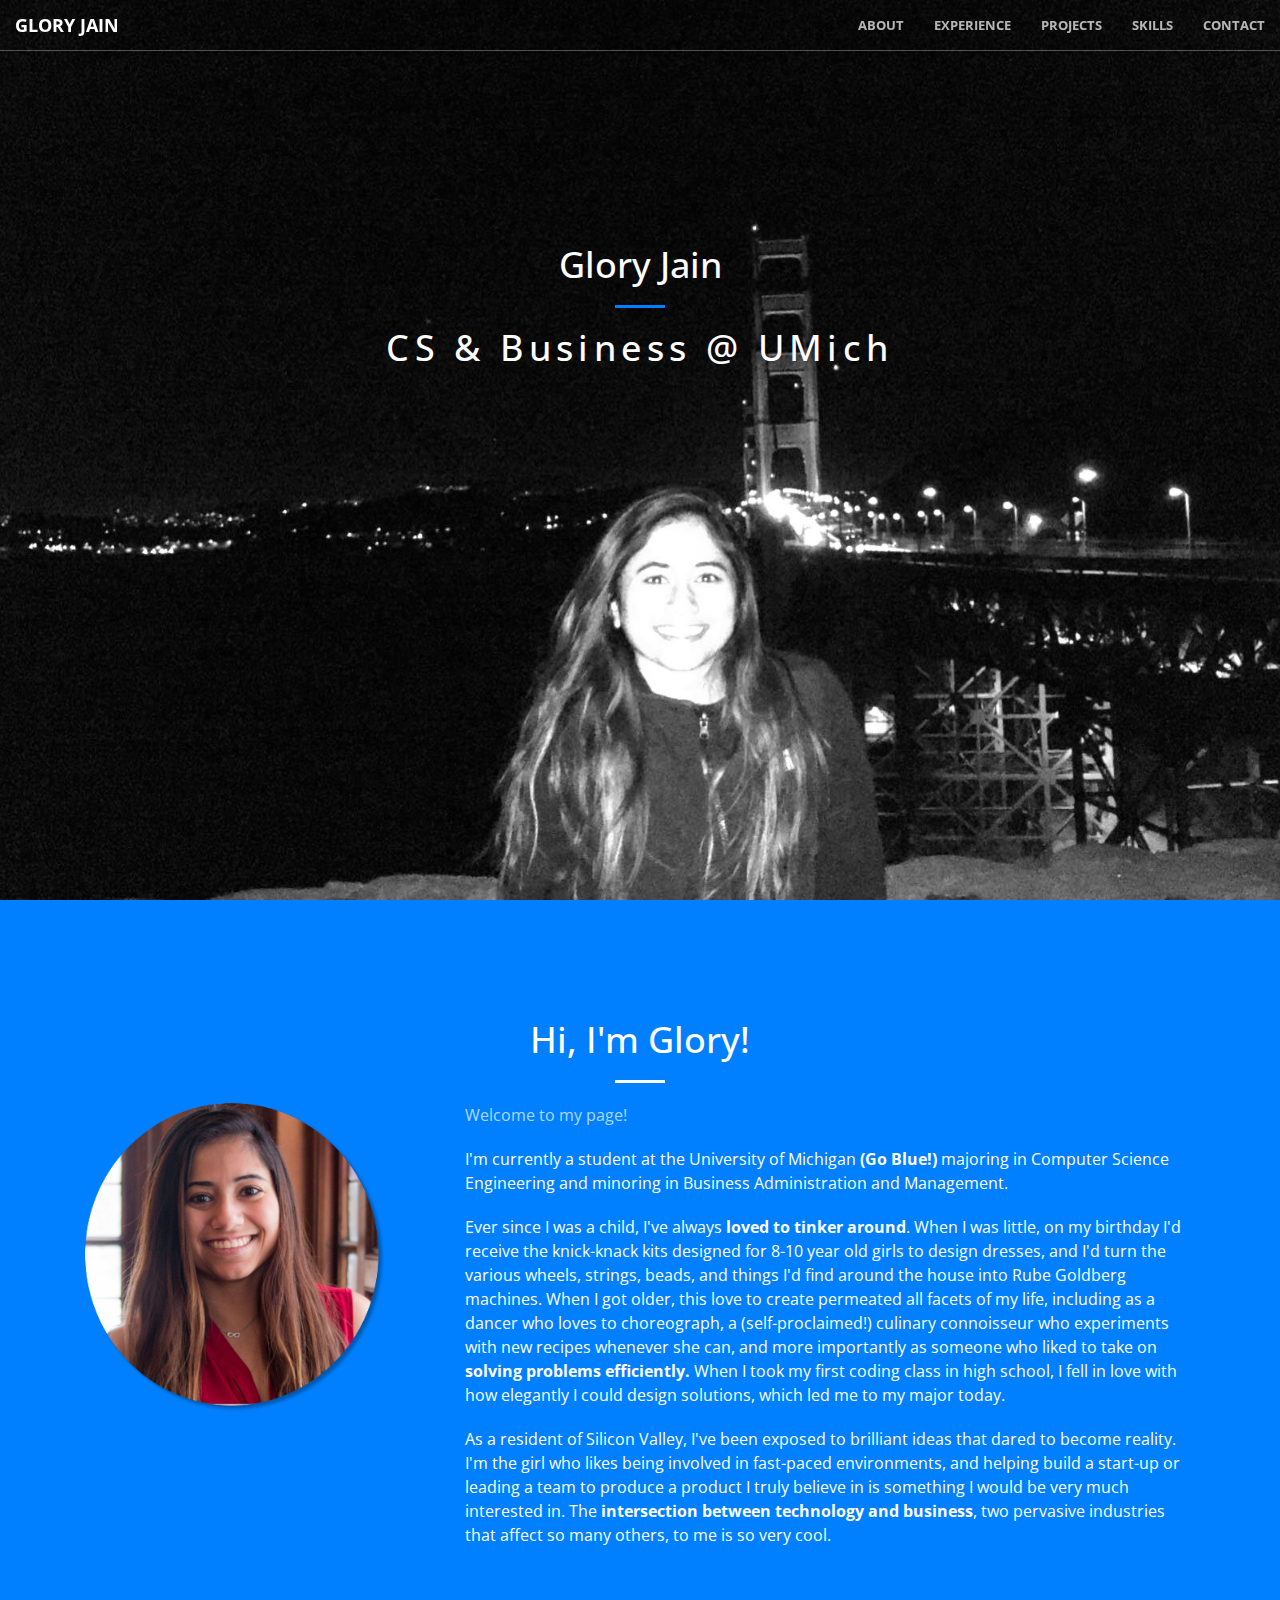
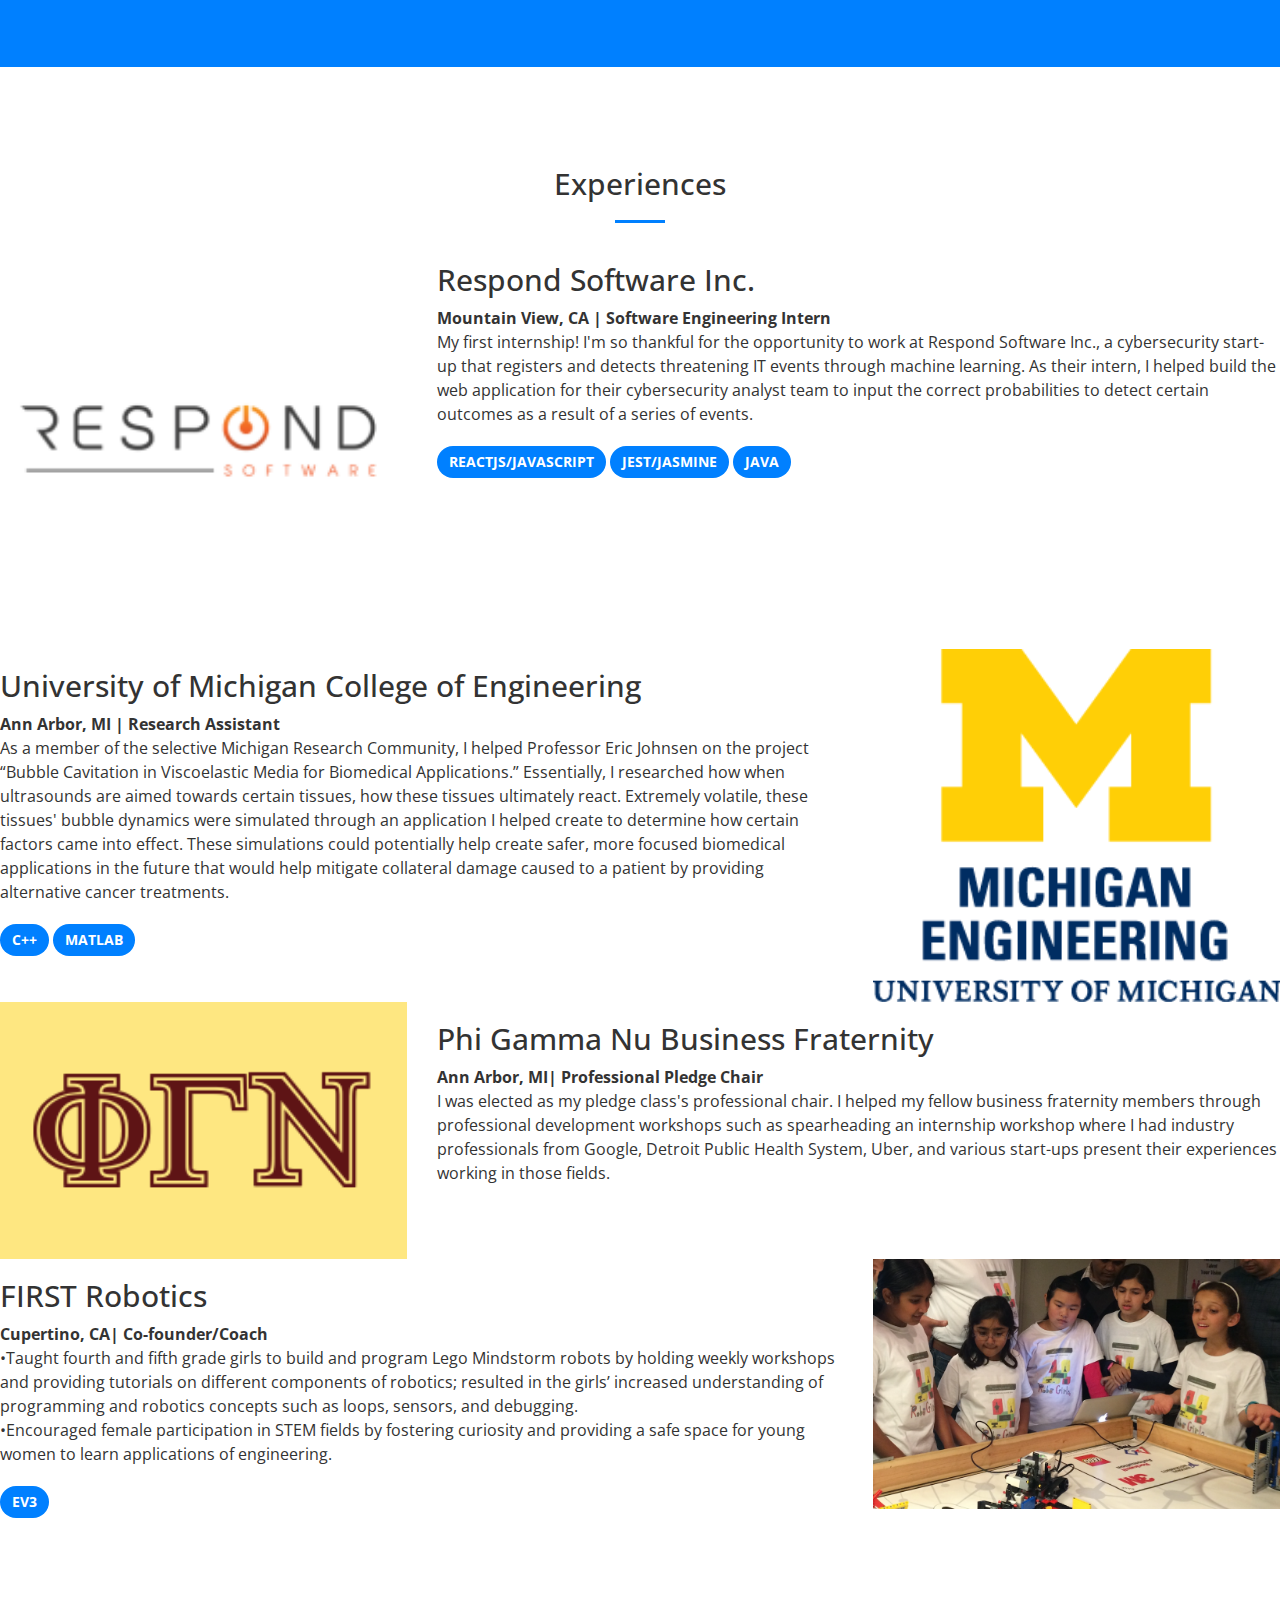
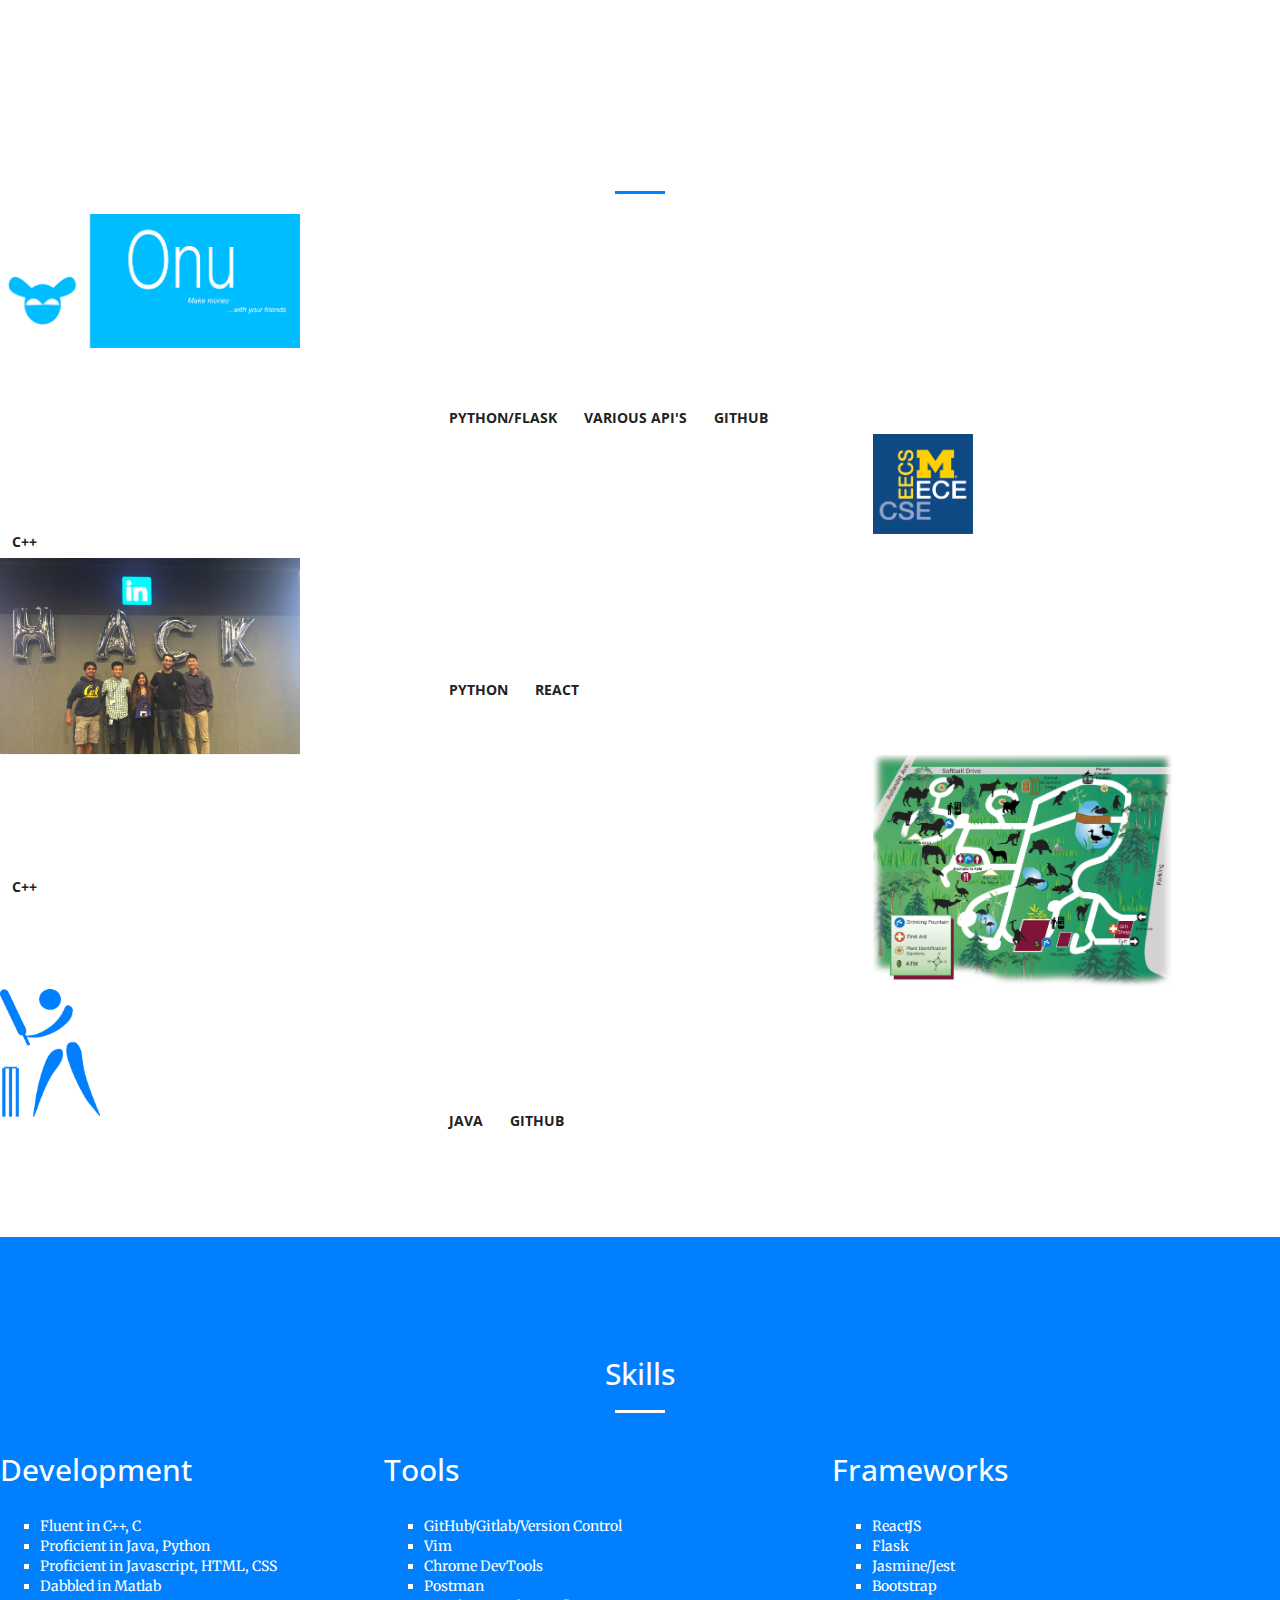
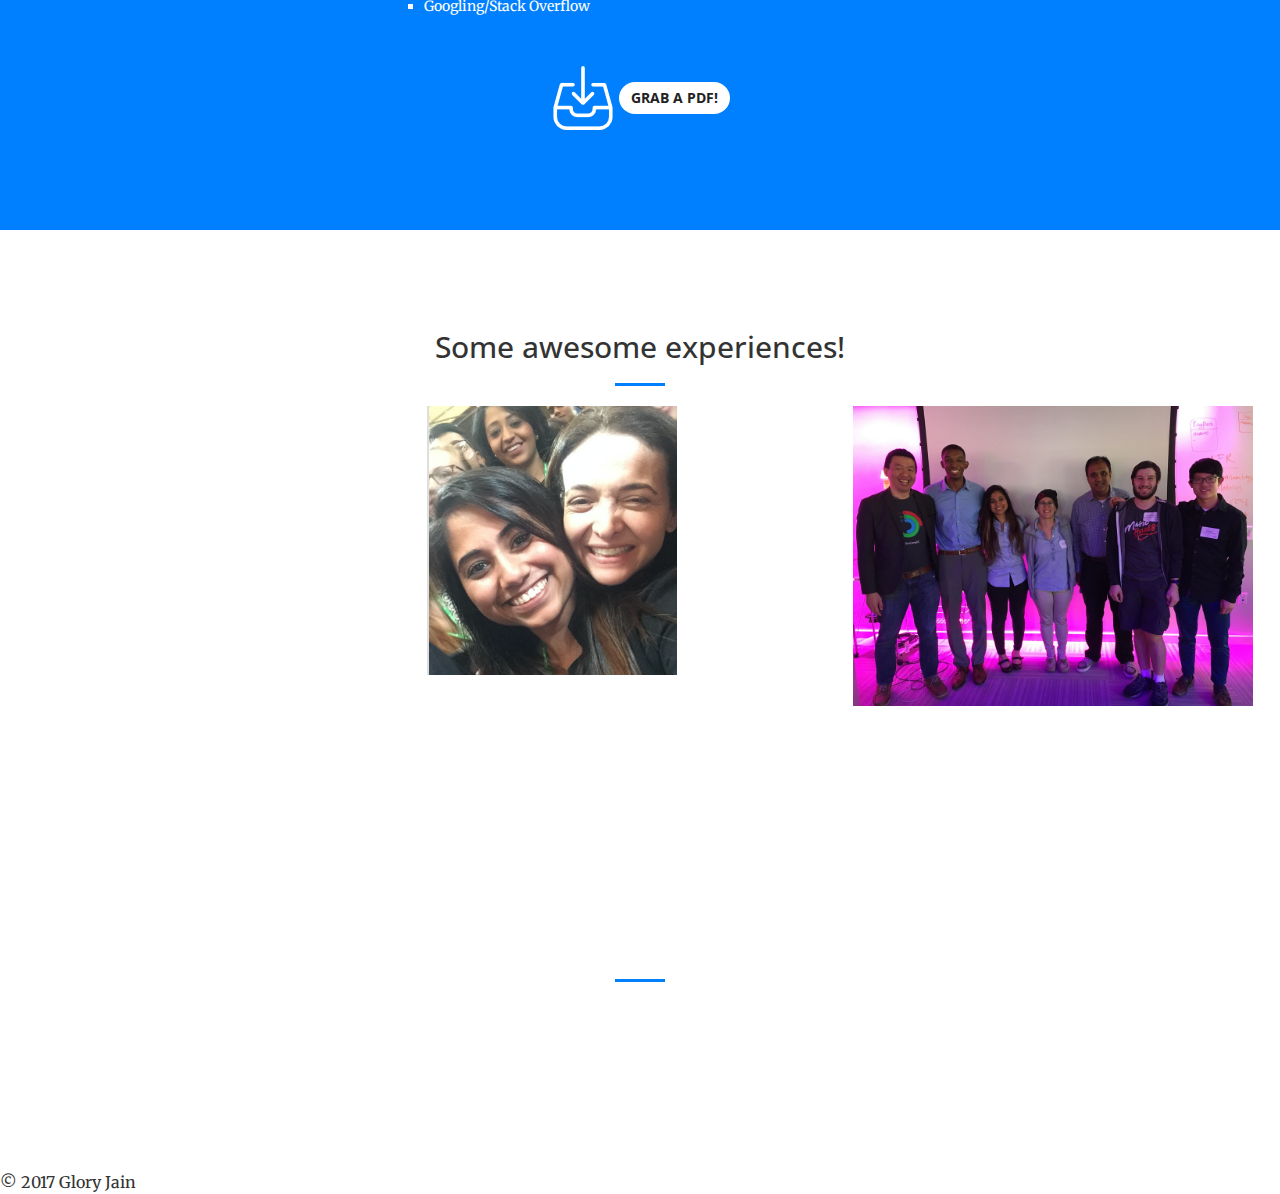
==== commit 4f75fc4c: "spelling mistake oops" ====
--- a/index.html
+++ b/index.html
@@ -259,7 +259,7 @@
                 <div class="col-md-8 text-left">
                     <h2>Phi Gamma Nu Business Fraternity</h2>
                     <p><strong>Ann Arbor, MI| Professional Pledge Chair</strong> </br> 
-                        I was elected as my pledge class's professional chair. I helped my fellow business fraternity members through professional development workshops such as spearheading an internship workshop where I had industry professionals from Google, Detroit Public Health System, Uber, and varios start-ups present their experiences working in those fields. 
+                        I was elected as my pledge class's professional chair. I helped my fellow business fraternity members through professional development workshops such as spearheading an internship workshop where I had industry professionals from Google, Detroit Public Health System, Uber, and various start-ups present their experiences working in those fields. 
                     </p>
                 </div>
             </div>
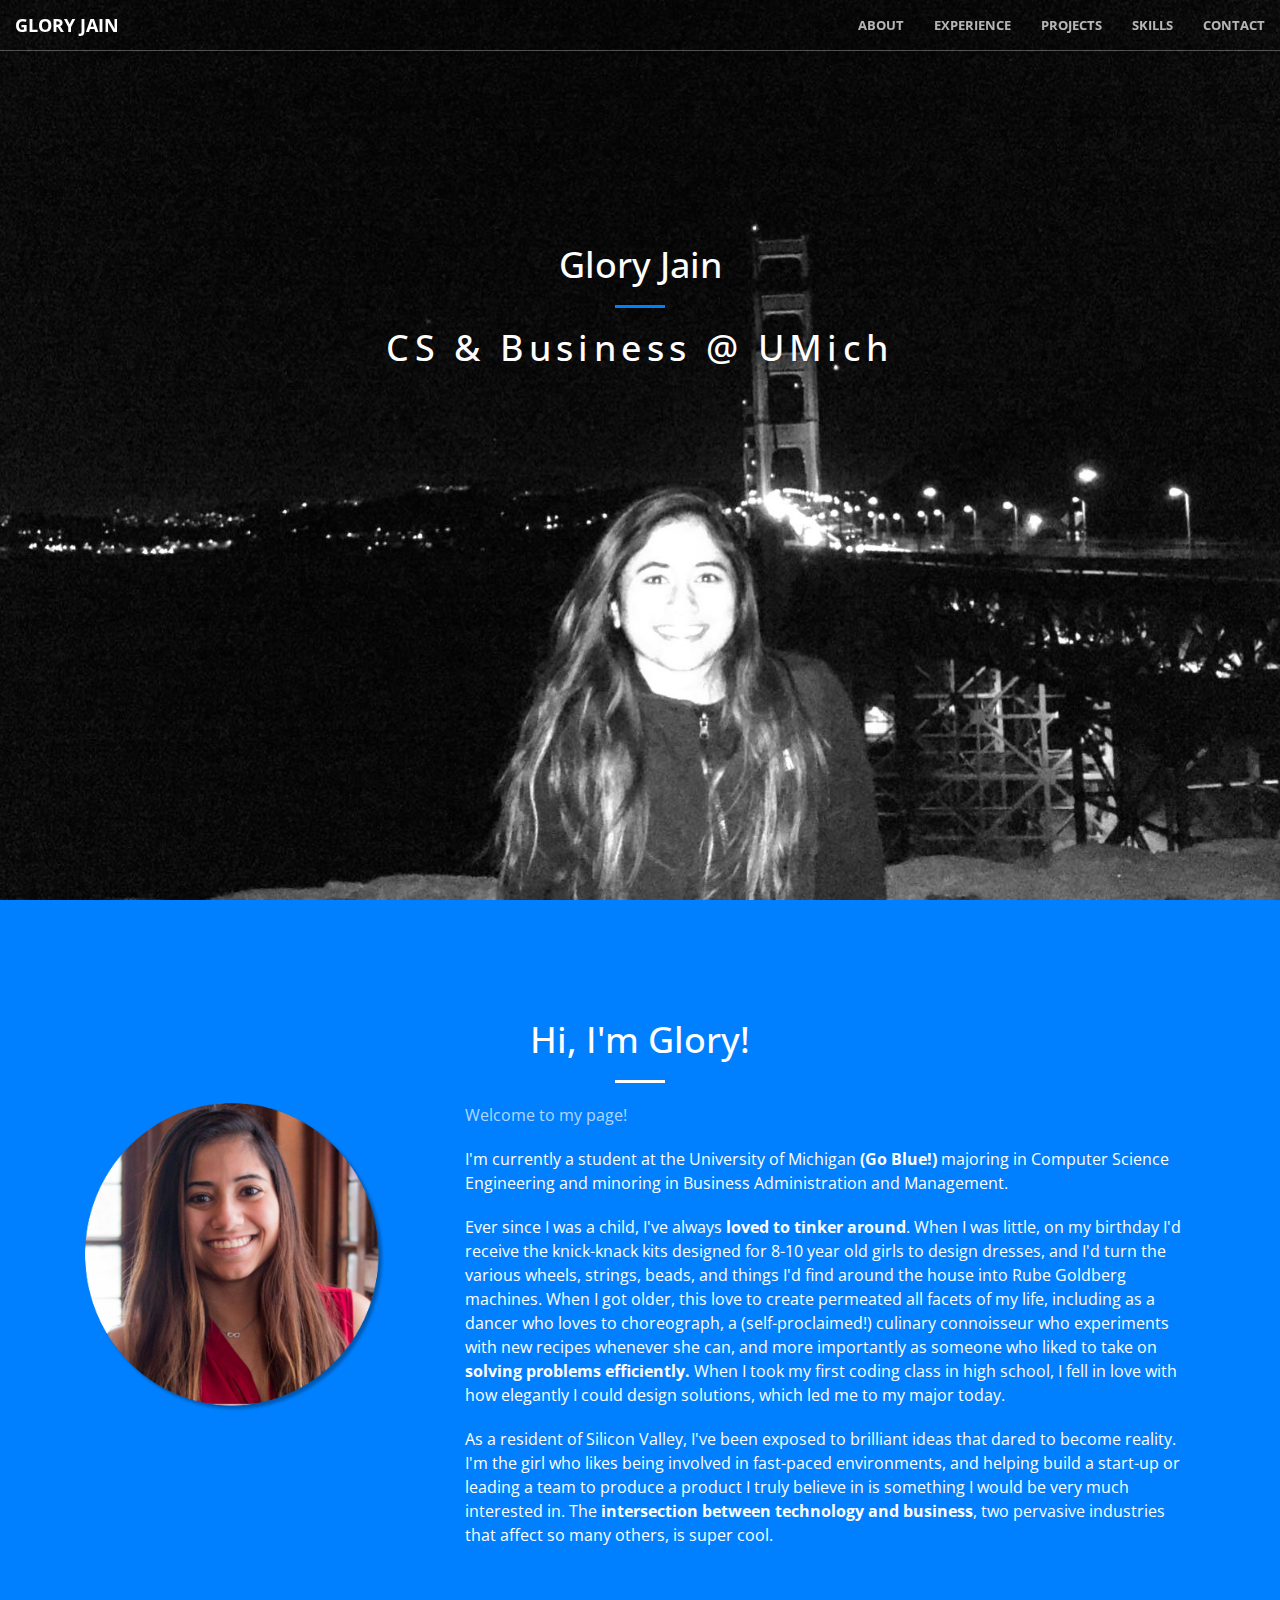
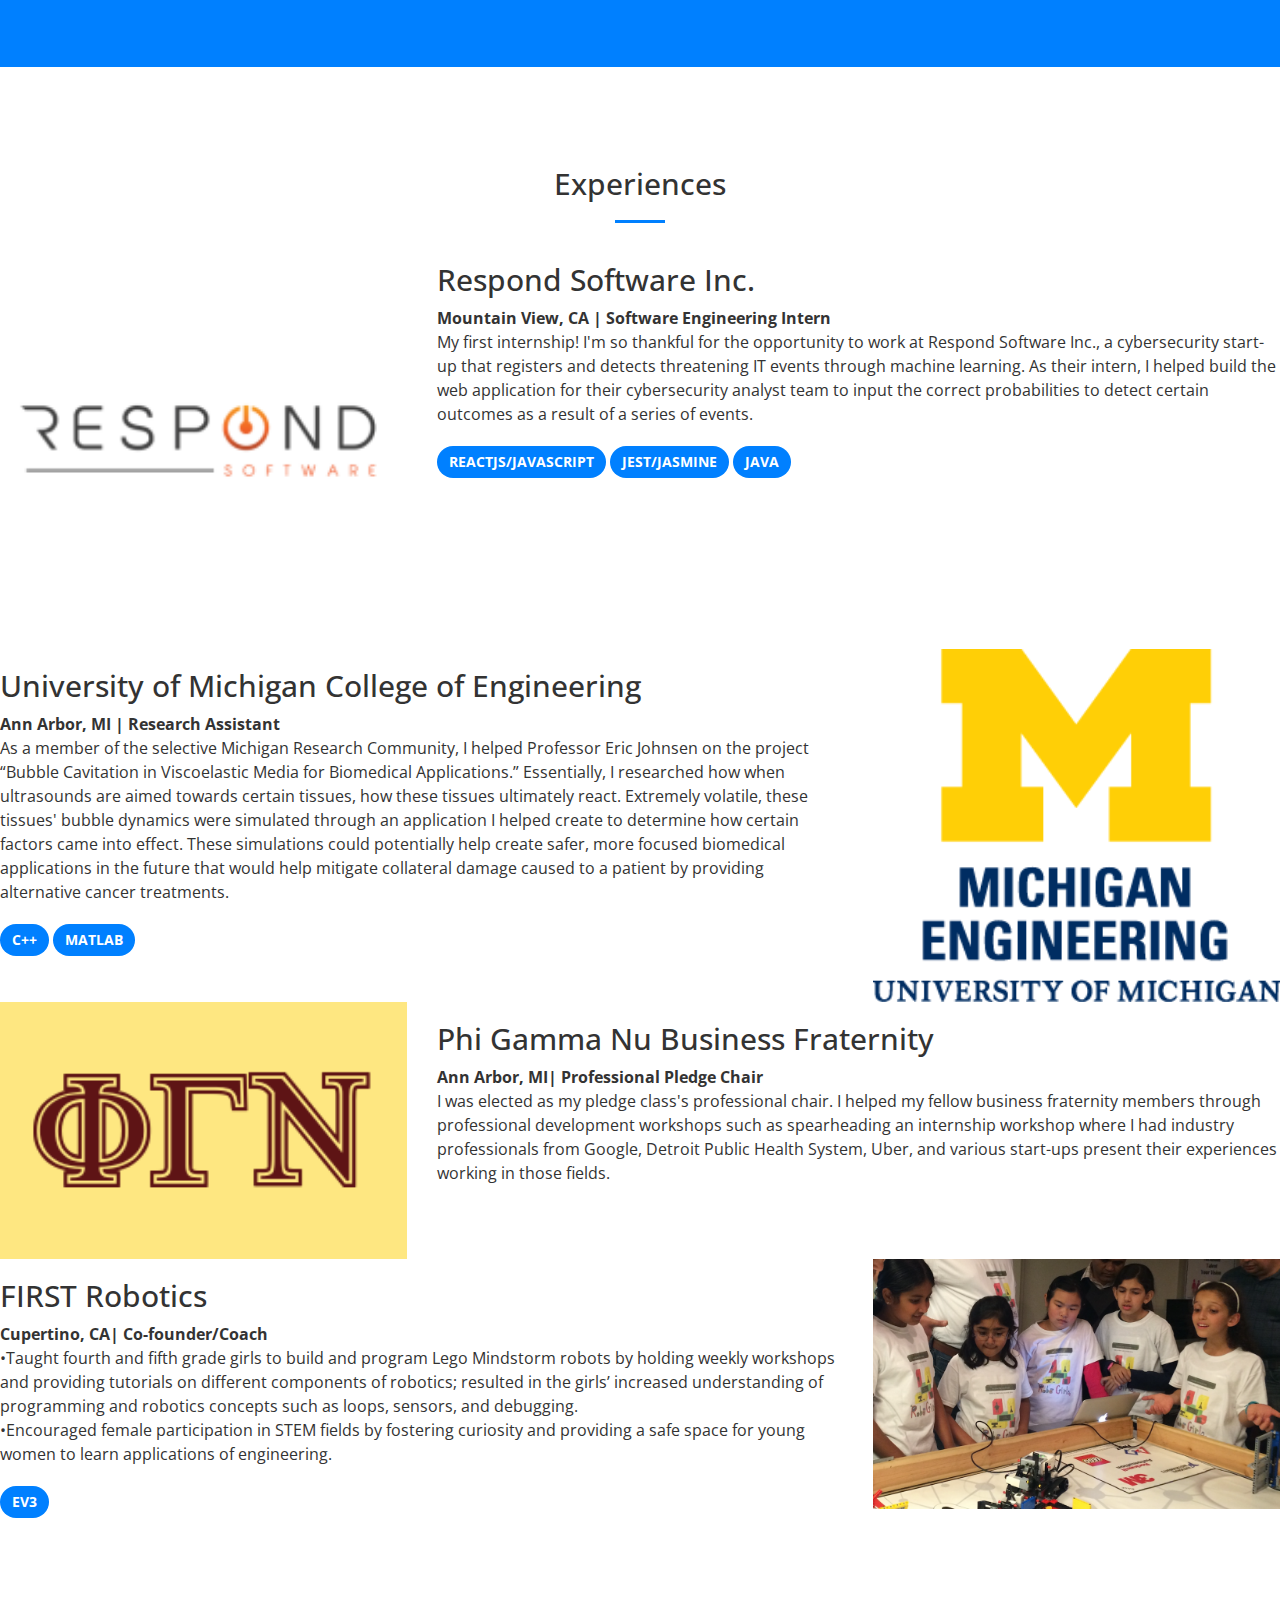
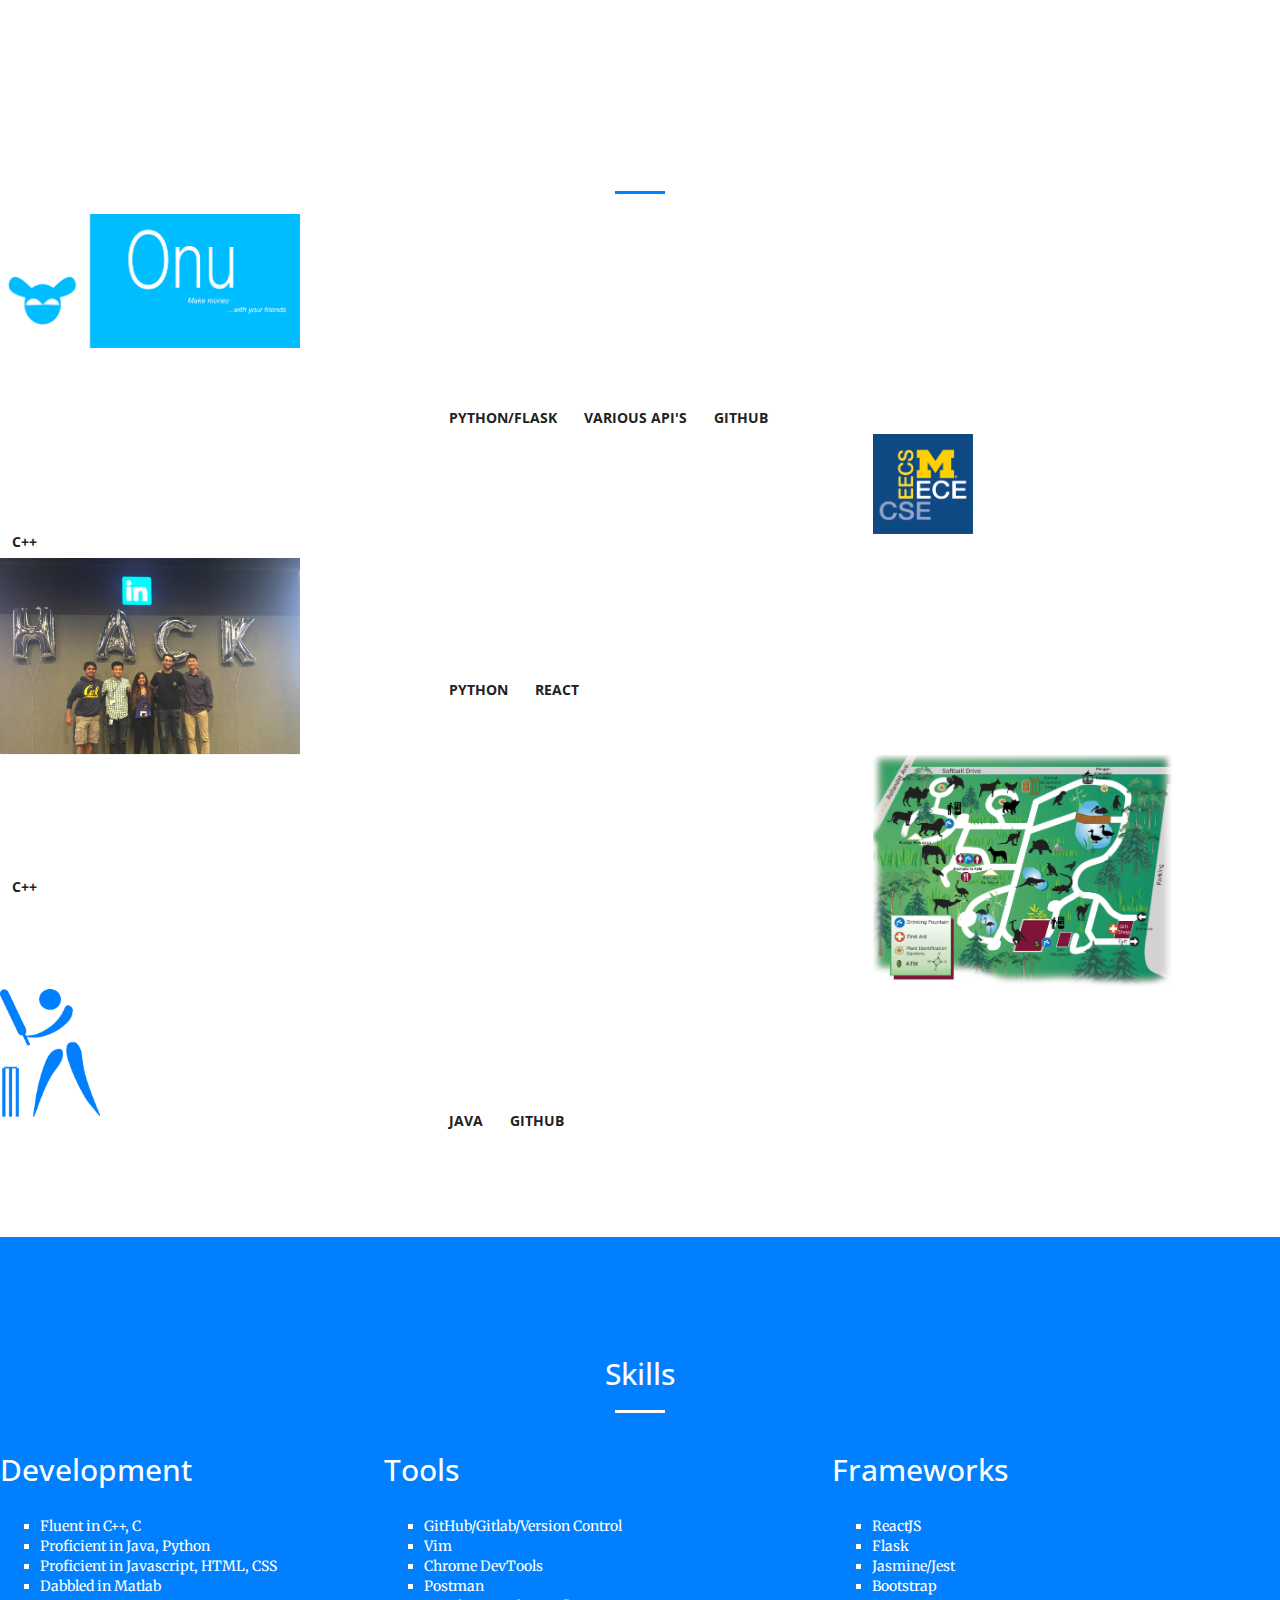
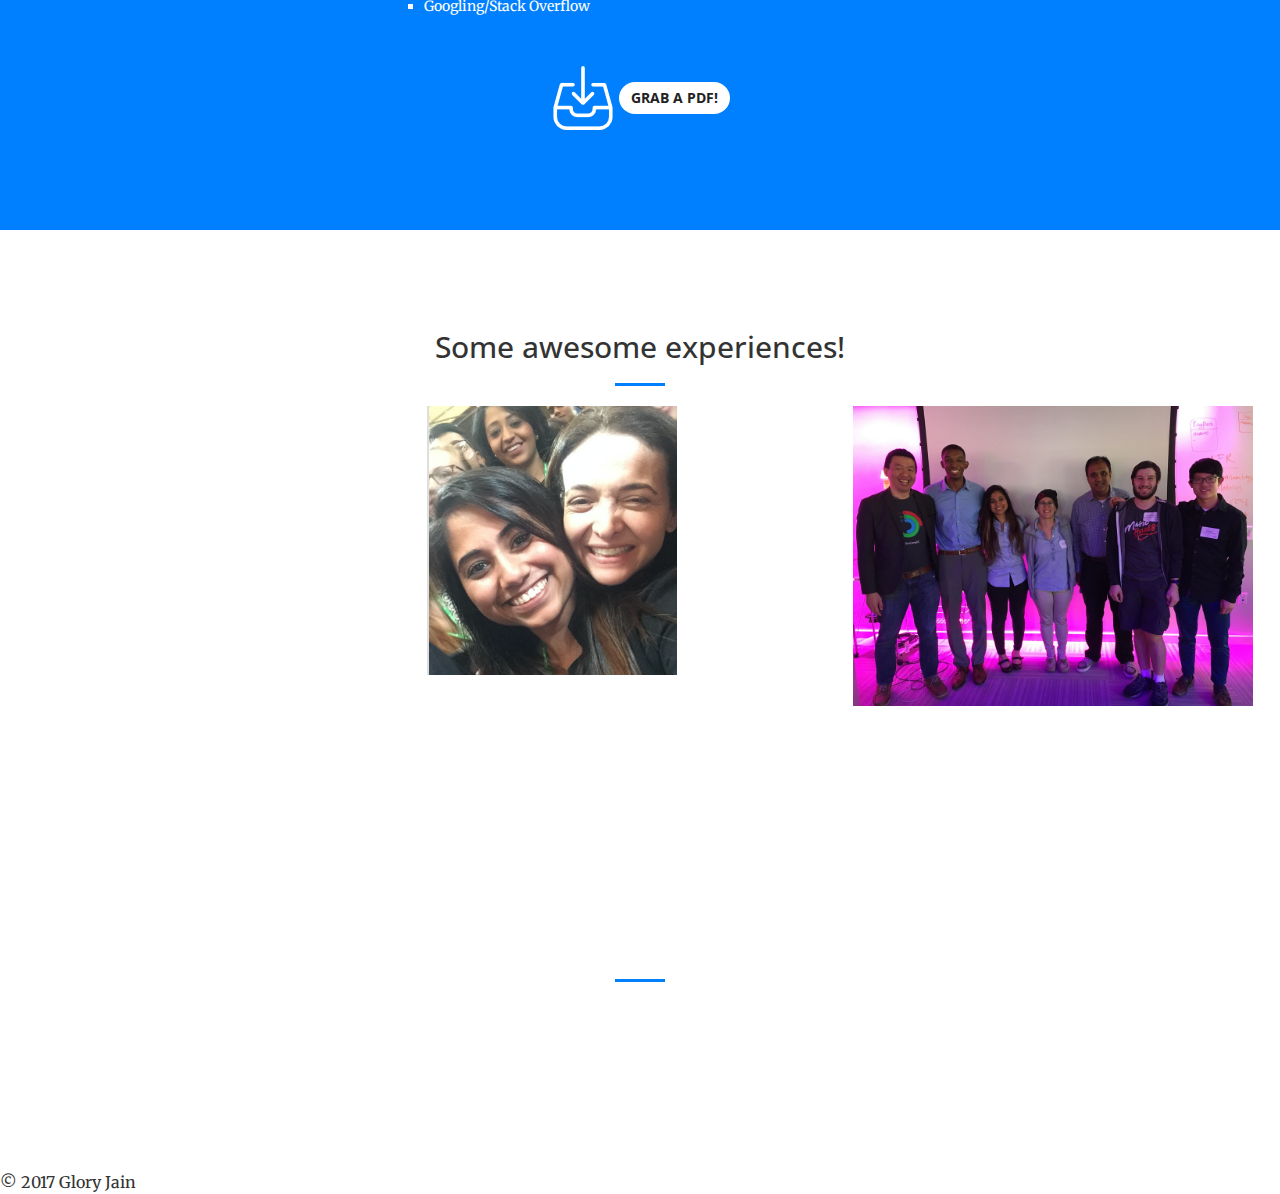
==== commit 86b846bb: "fluff removed" ====
--- a/index.html
+++ b/index.html
@@ -206,7 +206,7 @@
                             create permeated all facets of my life, including as a dancer who loves to choreograph,
                             a (self-proclaimed!) culinary connoisseur who experiments with new recipes whenever she can, and more importantly as someone who liked to take on <strong> solving problems efficiently. </strong> When I took my first coding class in high school, I fell in love with how elegantly I could design solutions, which led me to my major today.
                             <p>
-                            As a resident of Silicon Valley, I've been exposed to brilliant ideas that dared to become reality. I'm the girl who likes being involved in fast-paced environments, and helping build a start-up or leading a team to produce a product I truly believe in is something I would be very much interested in. The <strong>intersection between technology and business</strong>, two pervasive industries that affect so many others, to me is so very cool.
+                            As a resident of Silicon Valley, I've been exposed to brilliant ideas that dared to become reality. I'm the girl who likes being involved in fast-paced environments, and helping build a start-up or leading a team to produce a product I truly believe in is something I would be very much interested in. The <strong>intersection between technology and business</strong>, two pervasive industries that affect so many others, is super cool.
                             </p>
                         </div>
                 
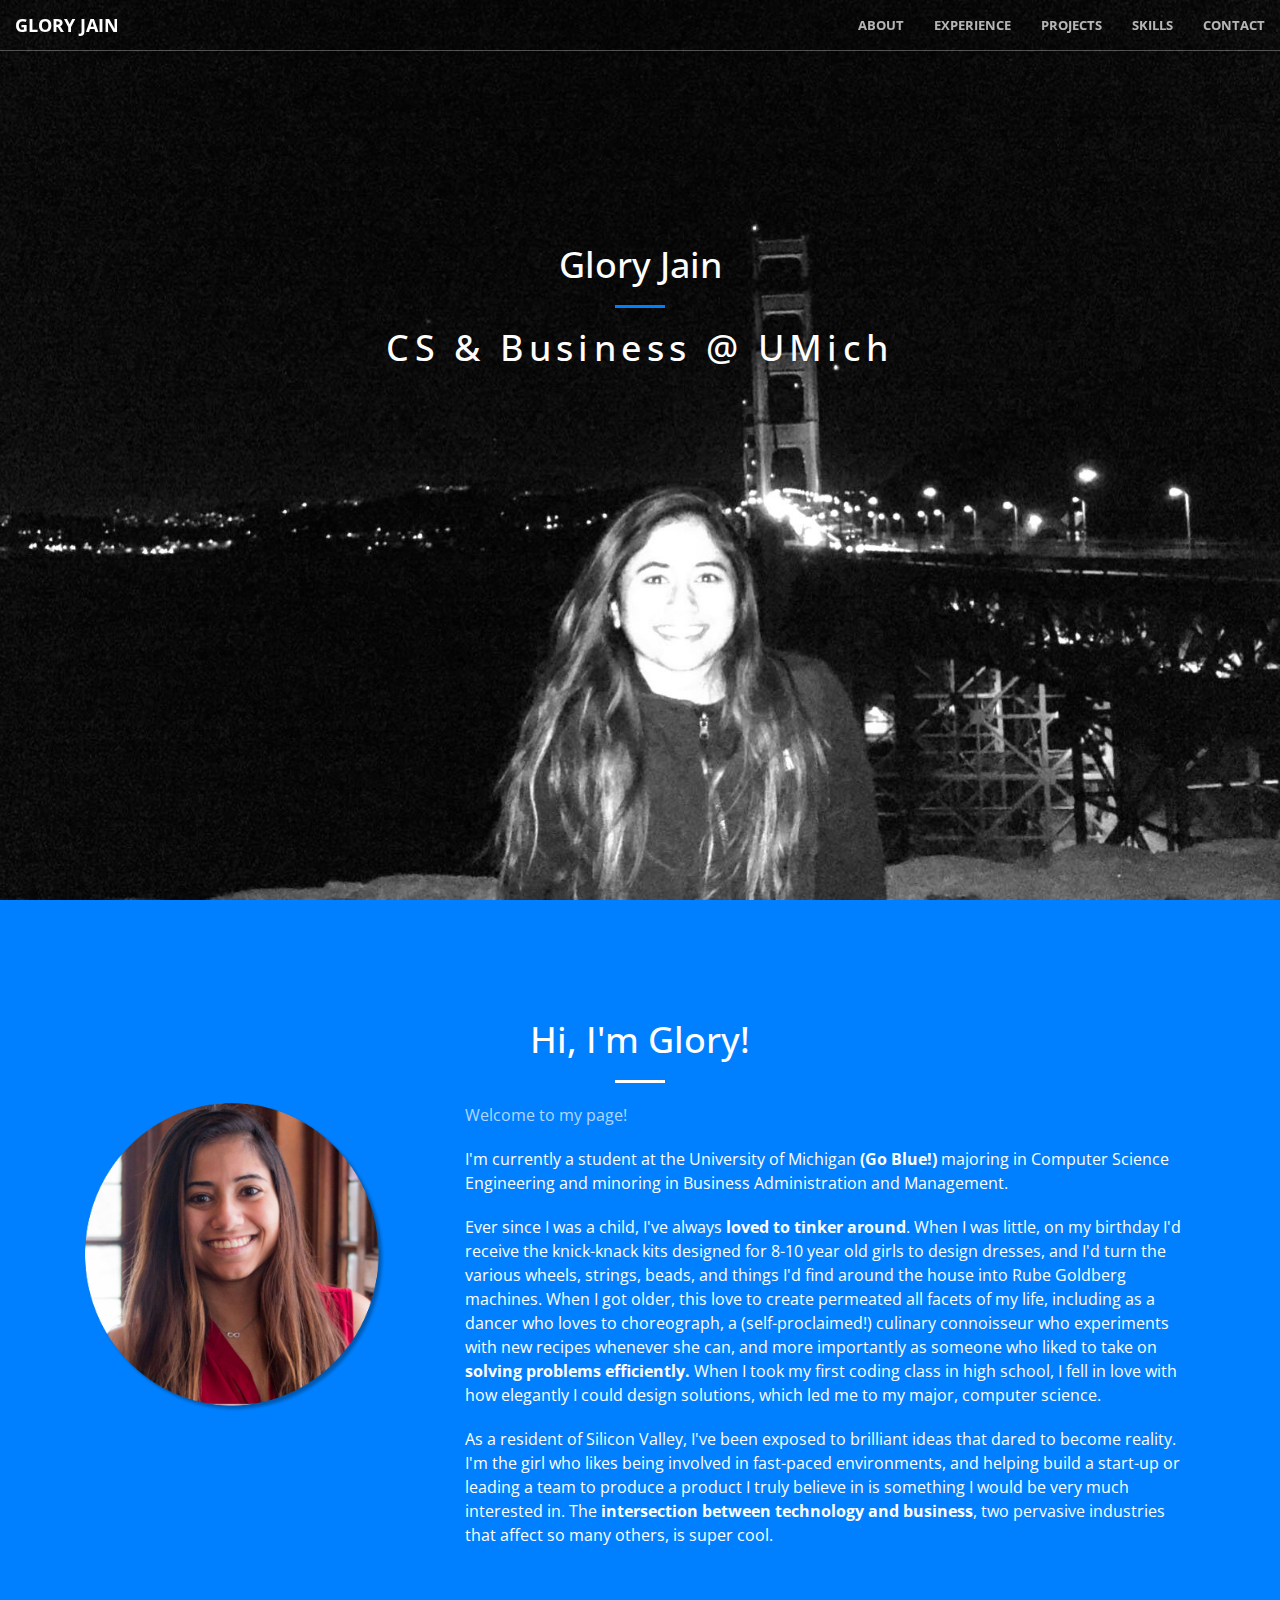
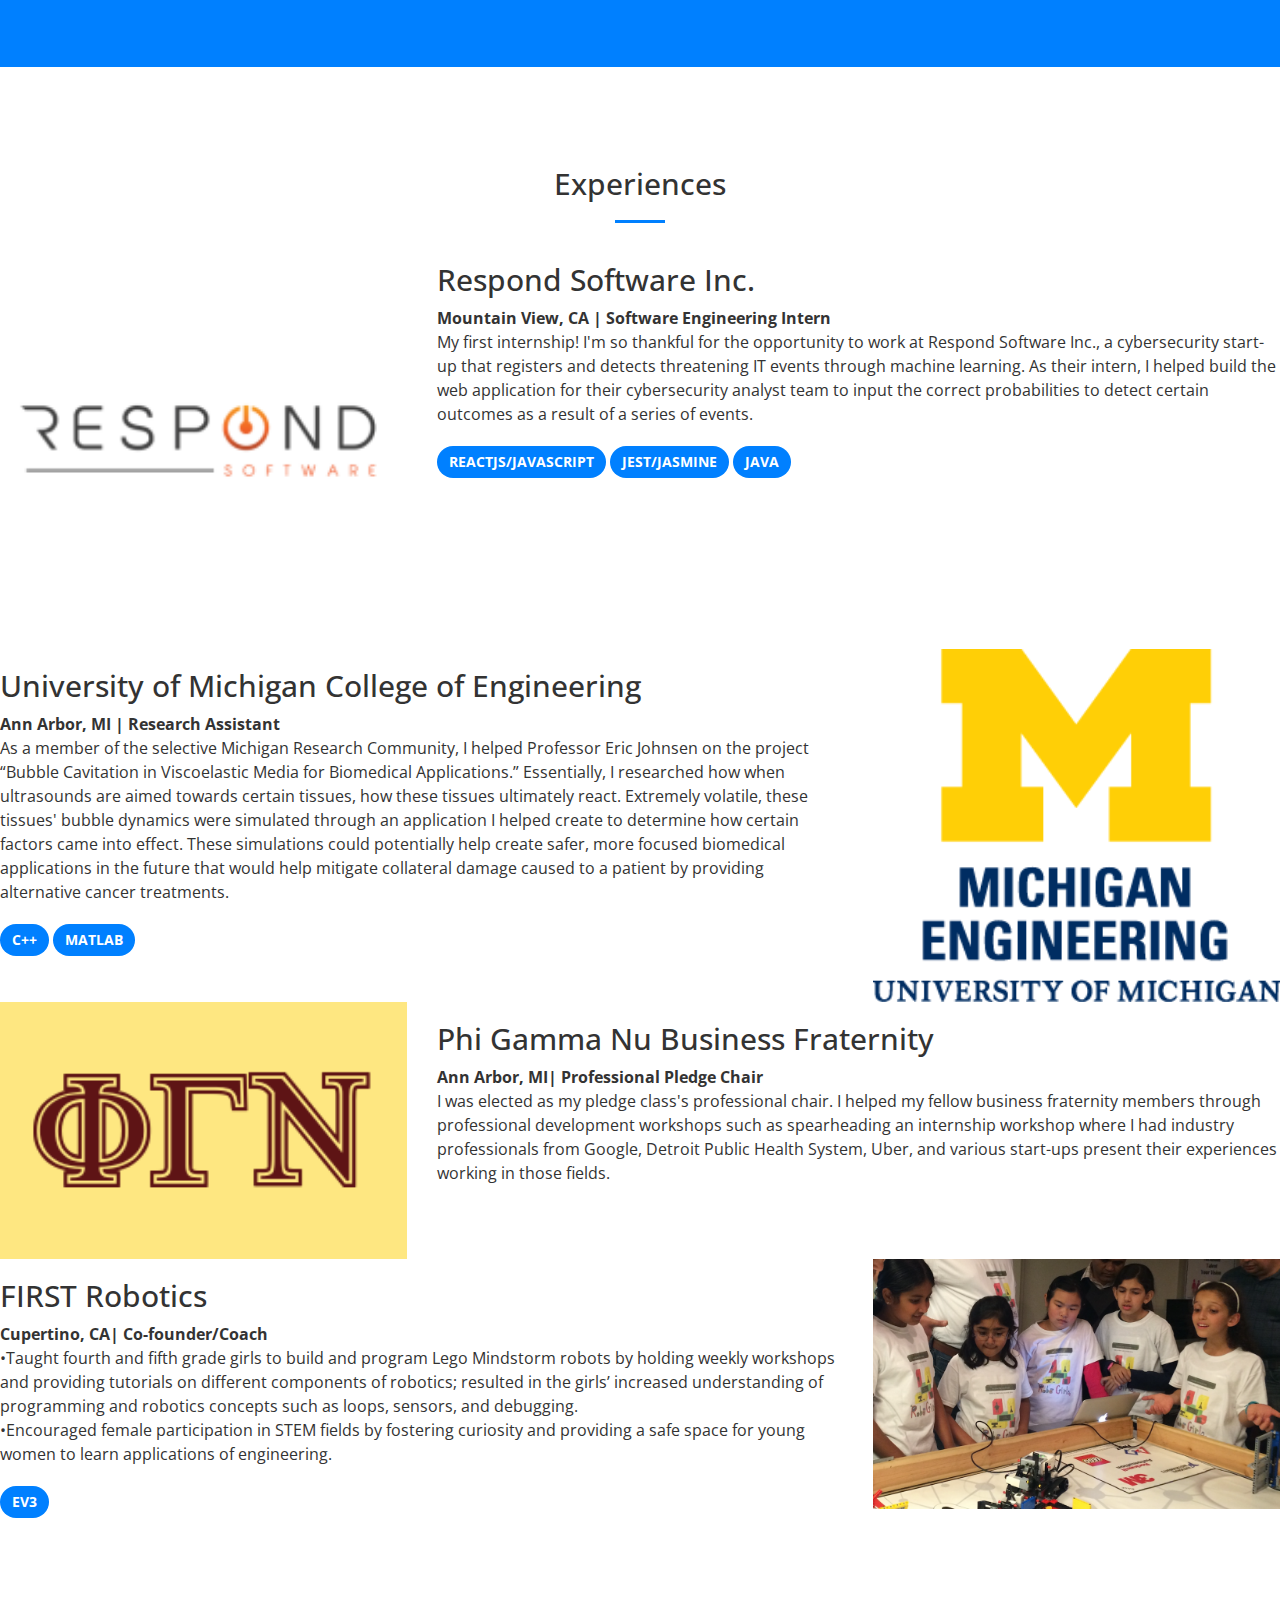
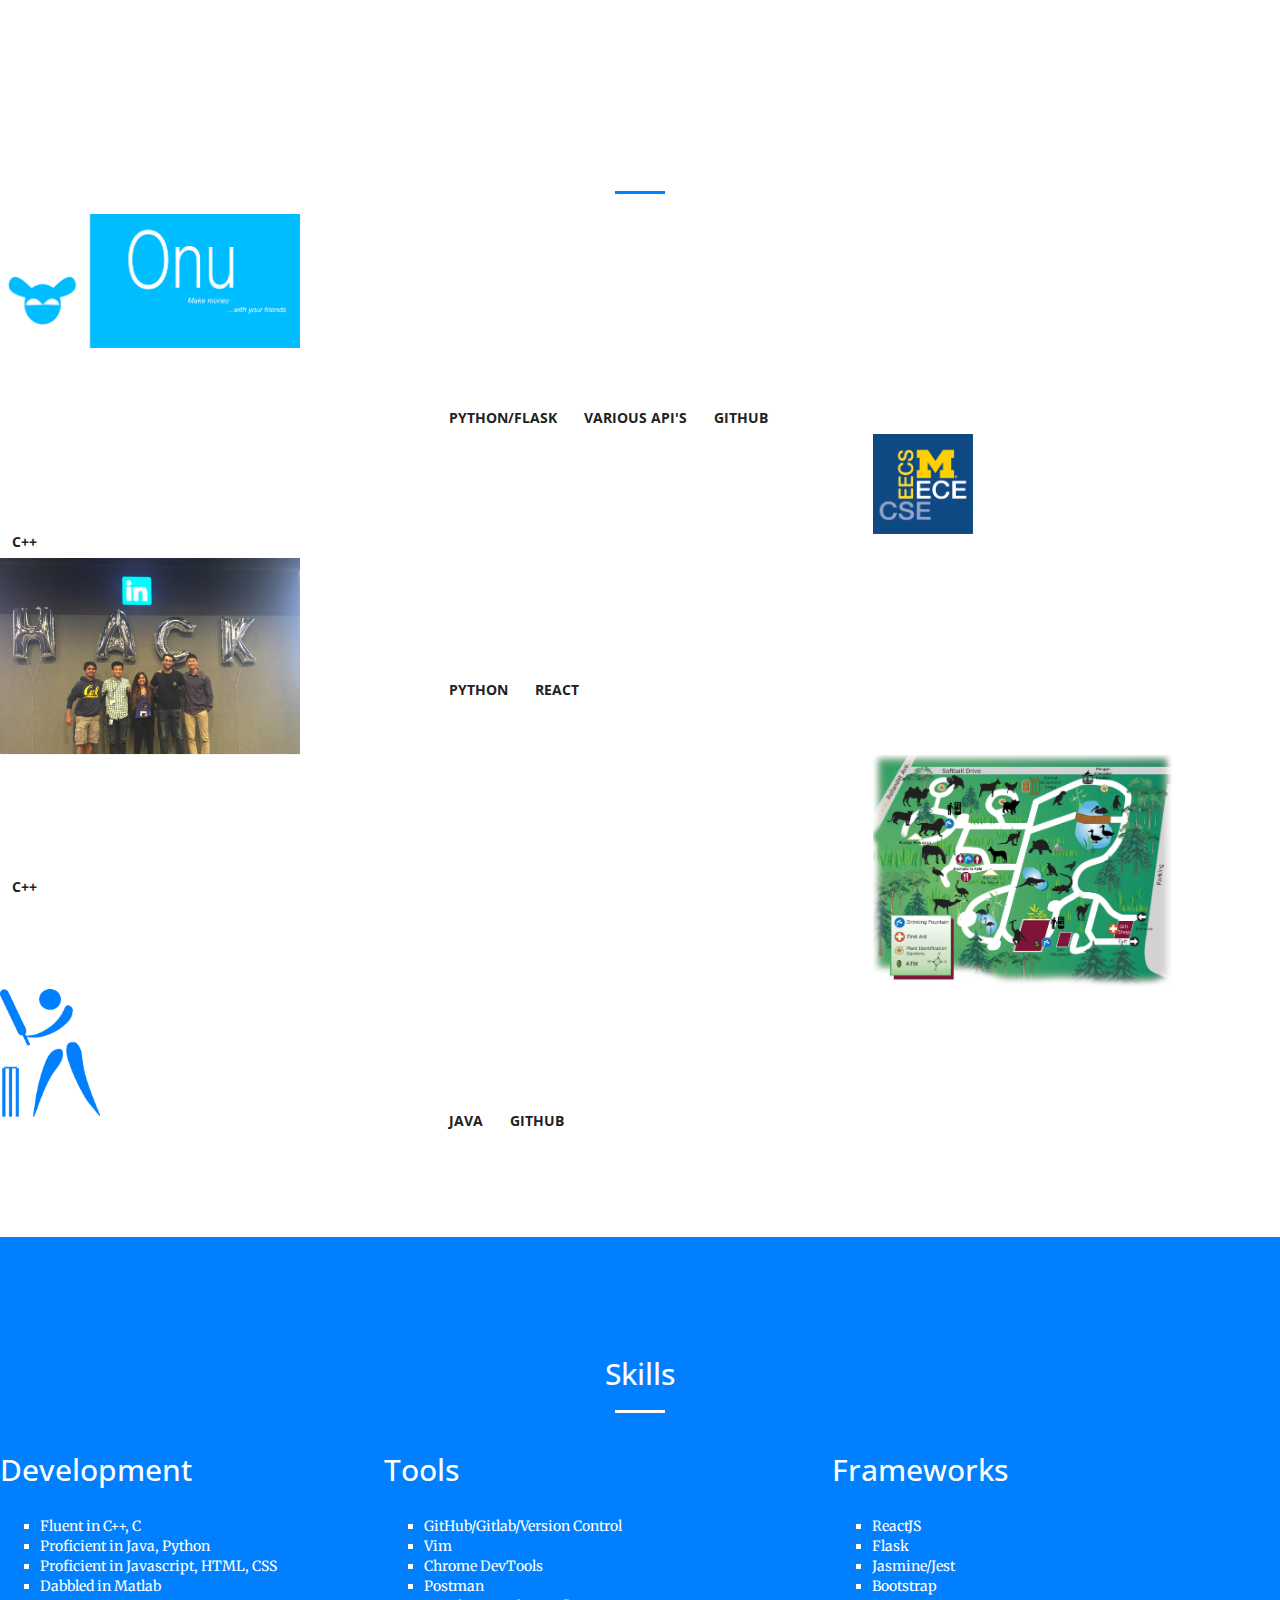
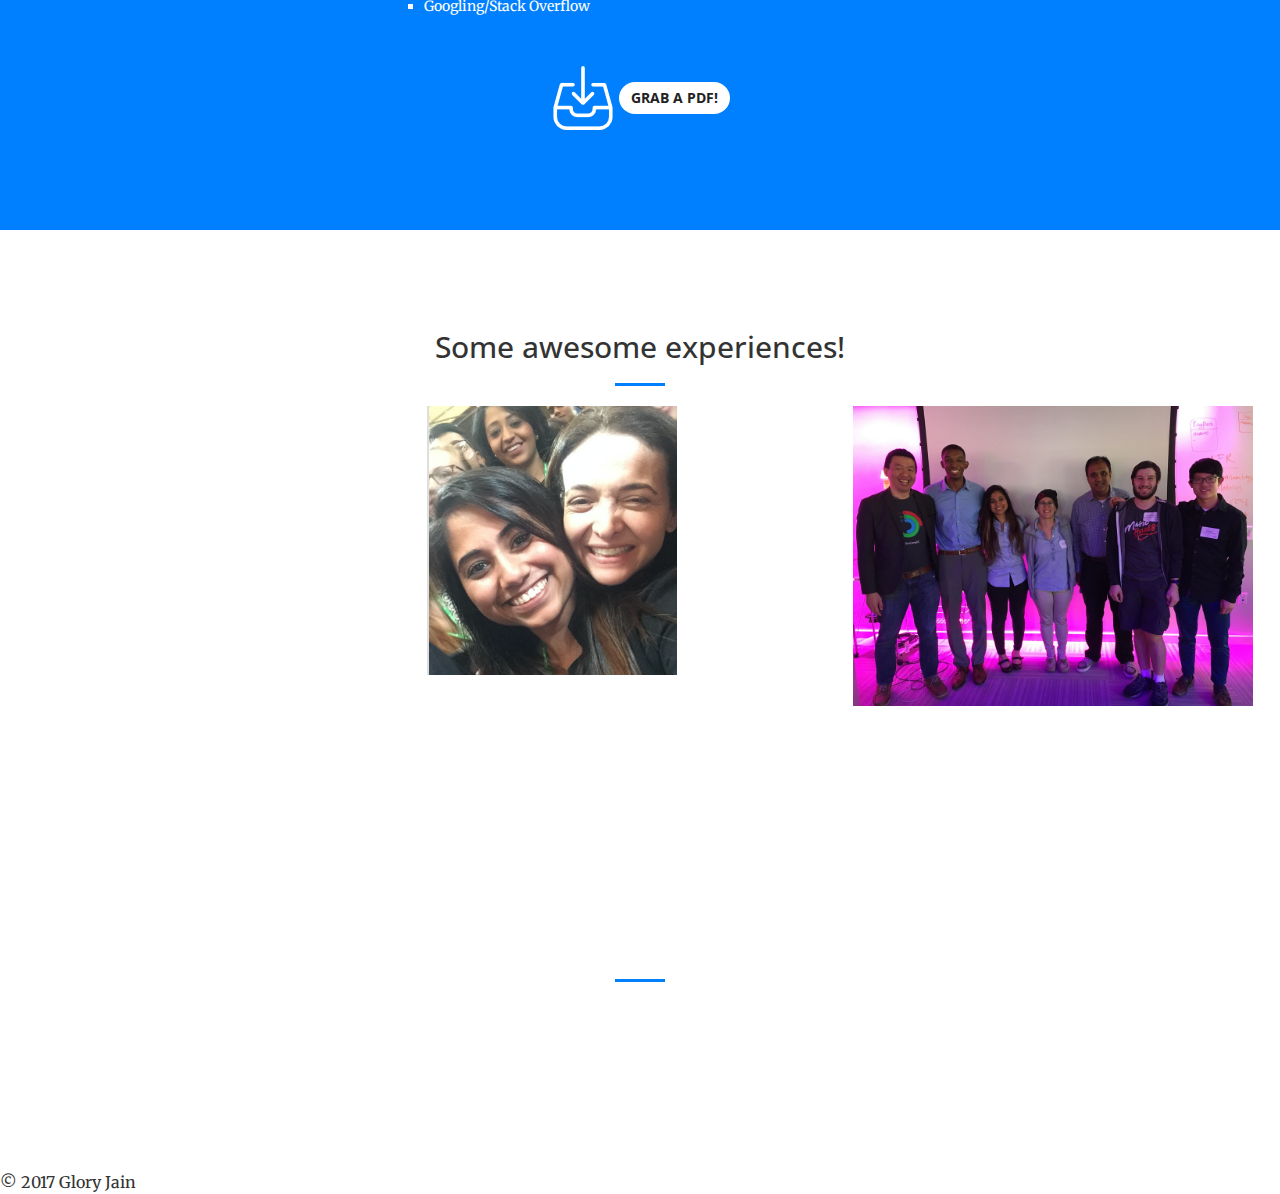
==== commit e59dabc3: "more fluff removed" ====
--- a/index.html
+++ b/index.html
@@ -204,7 +204,7 @@
                             to design dresses, and I'd turn the various wheels, strings, beads, and
                             things I'd find around the house into Rube Goldberg machines. When I got older, this love to
                             create permeated all facets of my life, including as a dancer who loves to choreograph,
-                            a (self-proclaimed!) culinary connoisseur who experiments with new recipes whenever she can, and more importantly as someone who liked to take on <strong> solving problems efficiently. </strong> When I took my first coding class in high school, I fell in love with how elegantly I could design solutions, which led me to my major today.
+                            a (self-proclaimed!) culinary connoisseur who experiments with new recipes whenever she can, and more importantly as someone who liked to take on <strong> solving problems efficiently. </strong> When I took my first coding class in high school, I fell in love with how elegantly I could design solutions, which led me to my major, computer science.
                             <p>
                             As a resident of Silicon Valley, I've been exposed to brilliant ideas that dared to become reality. I'm the girl who likes being involved in fast-paced environments, and helping build a start-up or leading a team to produce a product I truly believe in is something I would be very much interested in. The <strong>intersection between technology and business</strong>, two pervasive industries that affect so many others, is super cool.
                             </p>
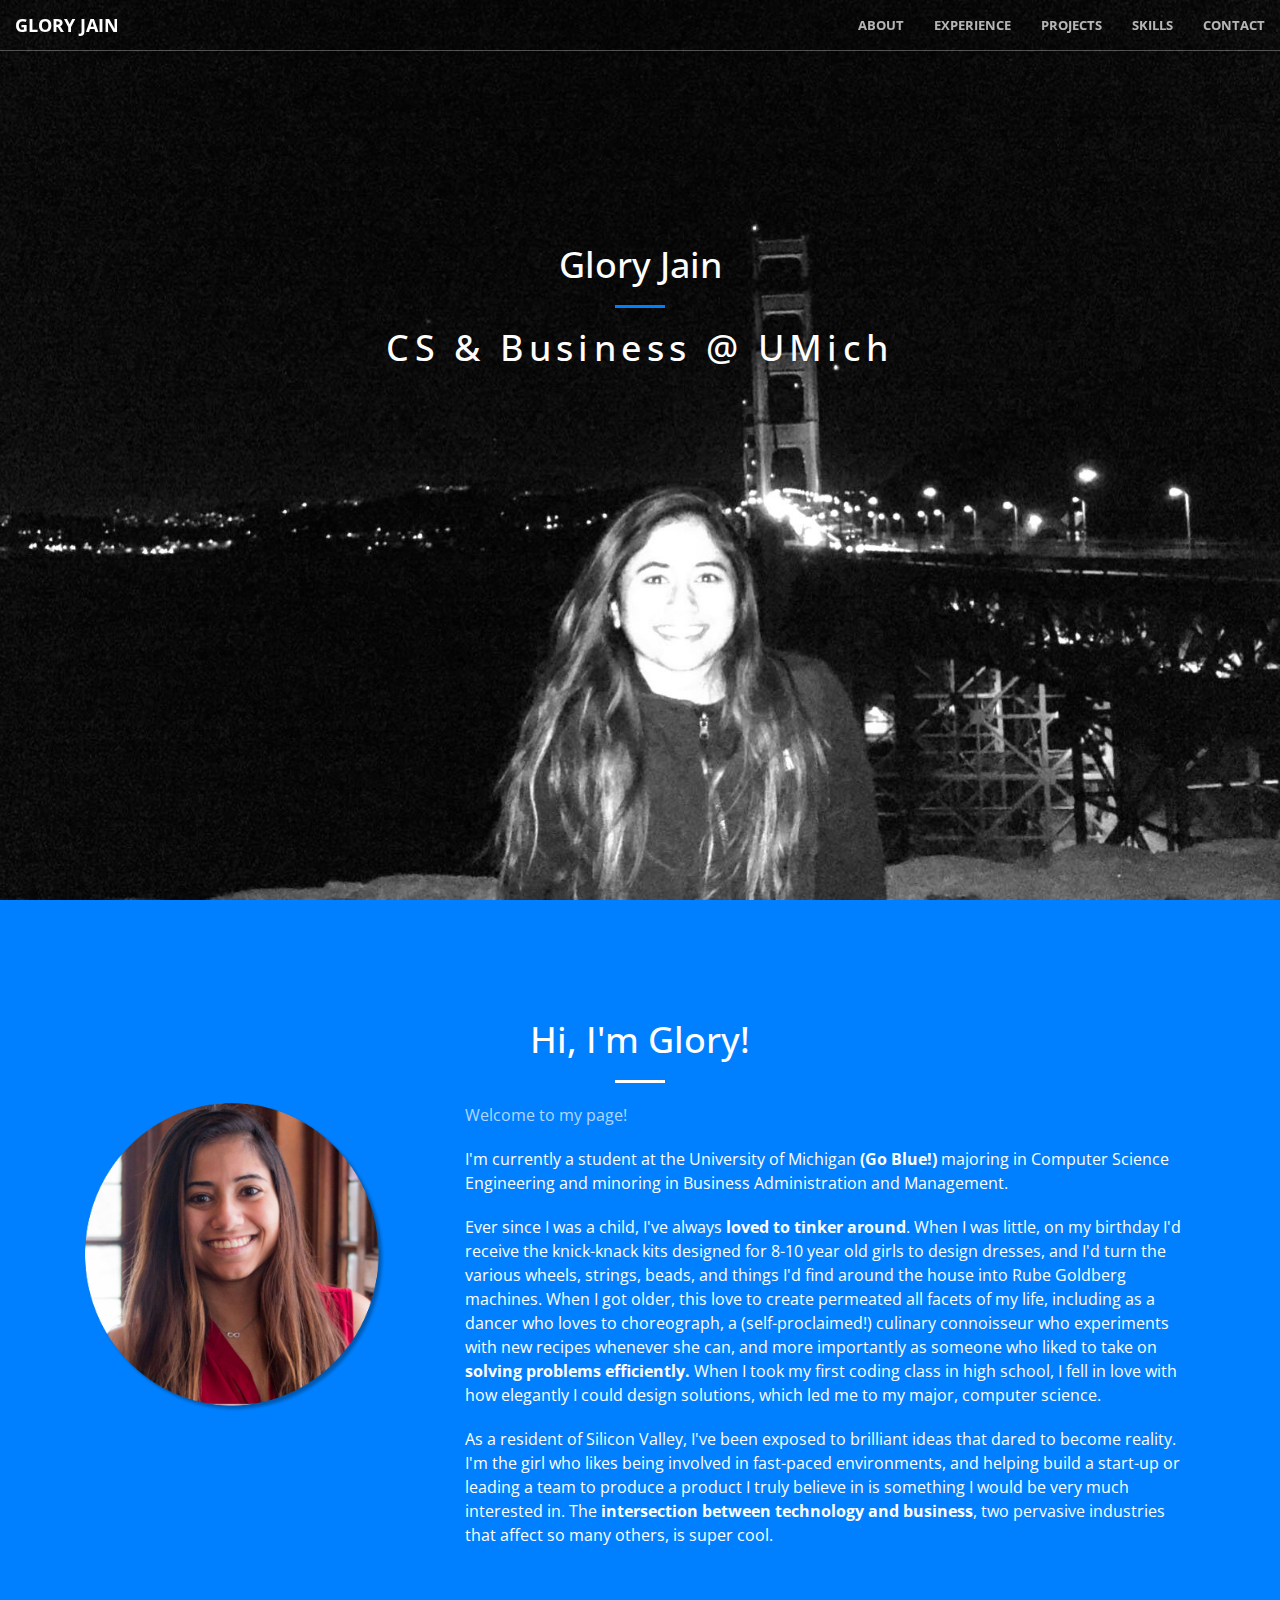
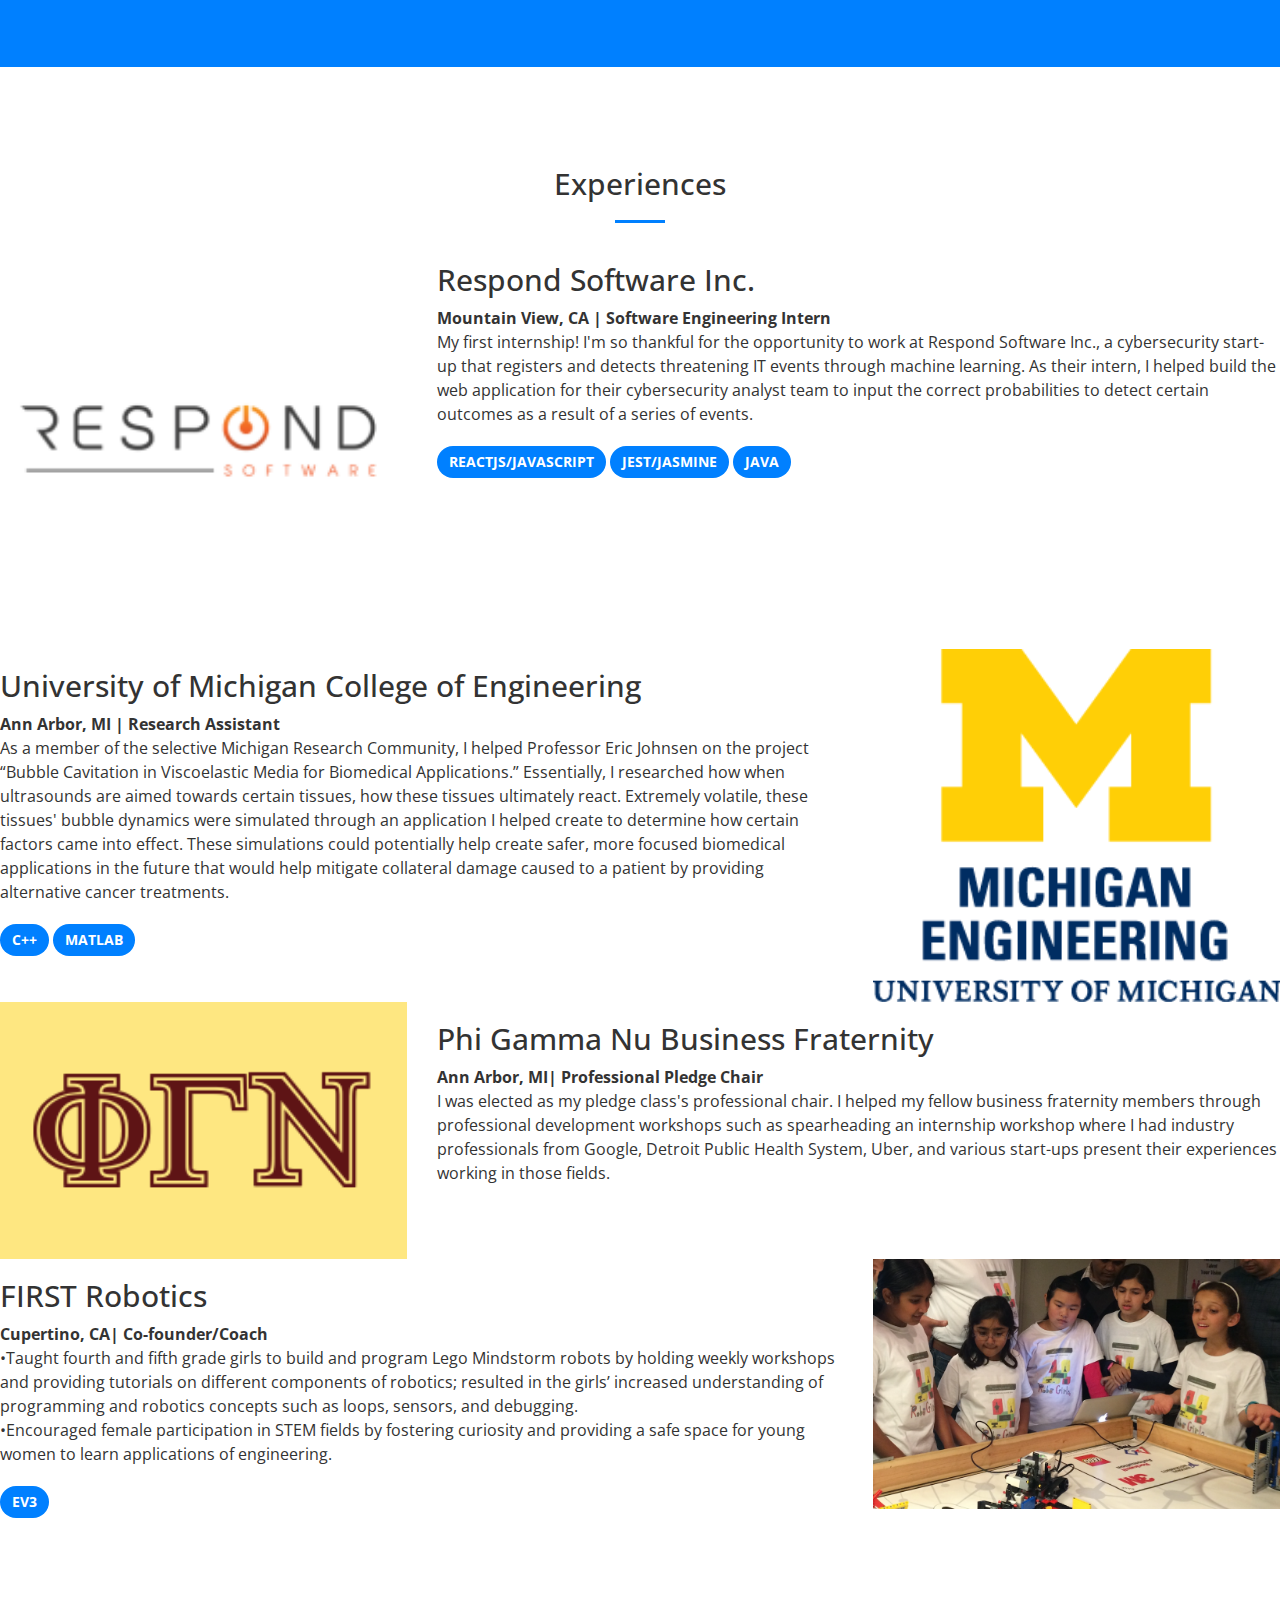
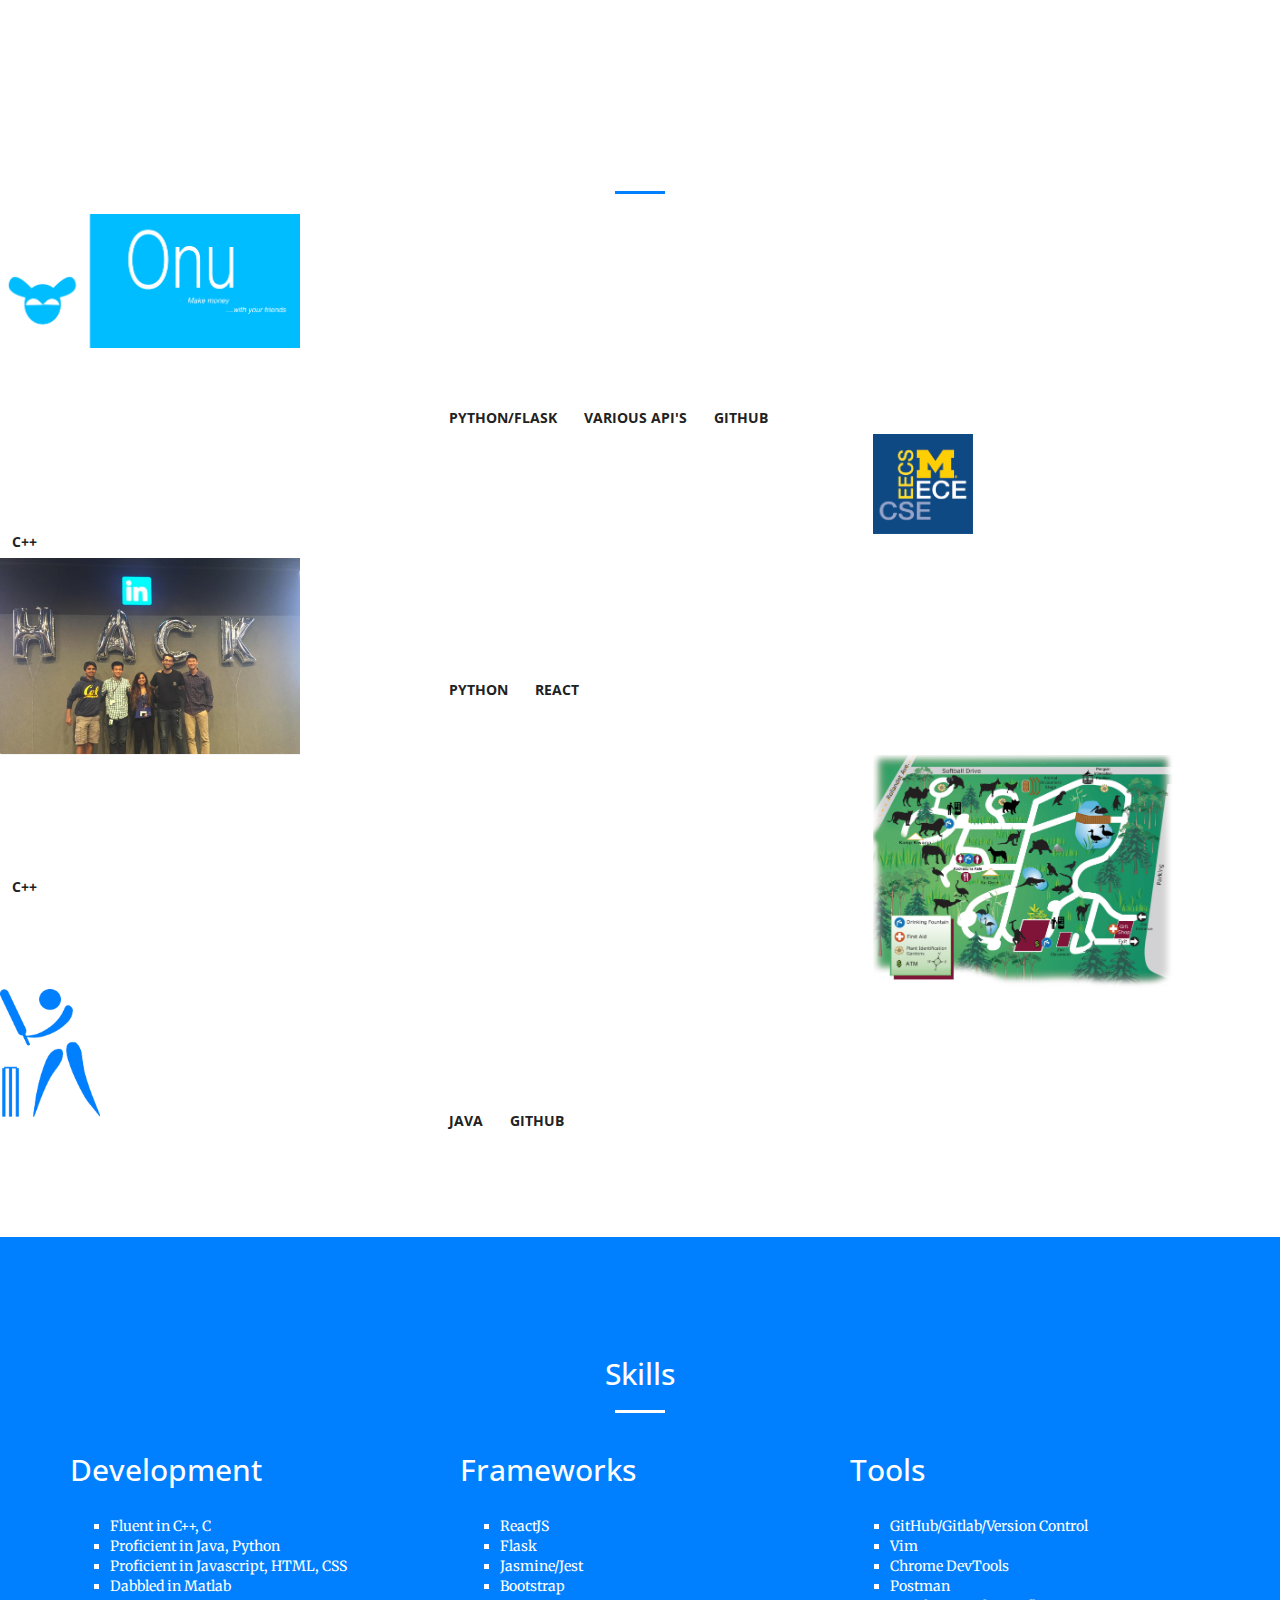
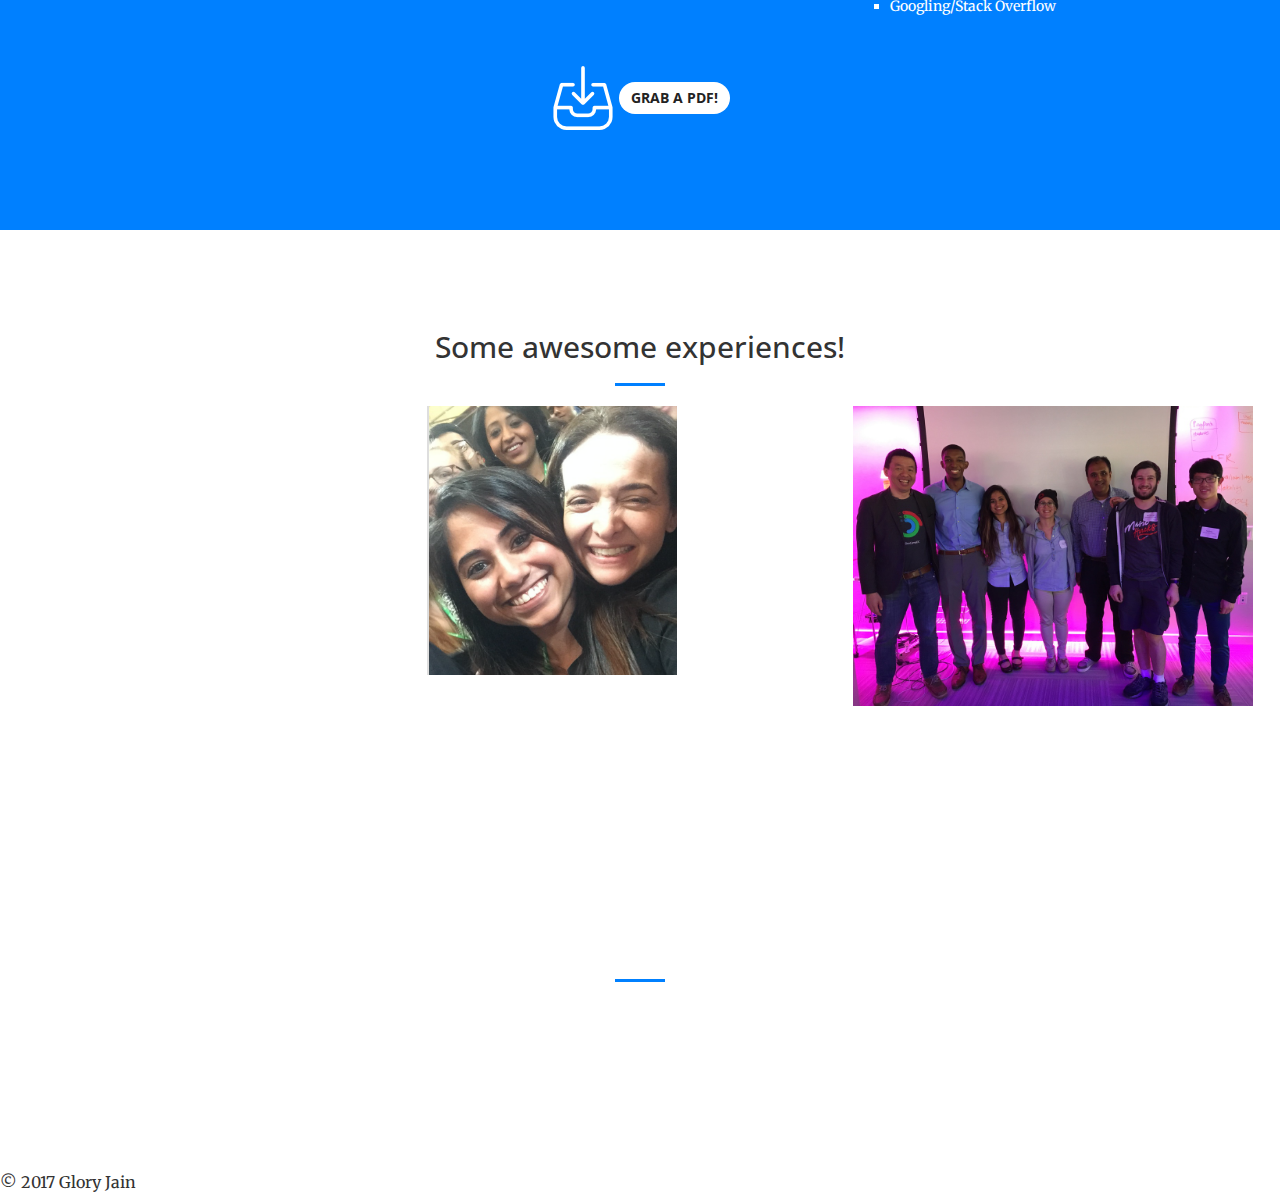
==== commit 420994dc: "more mobile user friendly in skills" ====
--- a/index.html
+++ b/index.html
@@ -359,34 +359,22 @@
 </div>
 
     <section class="bg-primary" id="skills" text-align="center">
-        <div id="header">
+       <div class = "row">
             <h2 class="skills_center_white" color="#ffffff">Skills</h2>
             <hr class="light">
-        </div>
-        <div id="main-wrap">
-            <div id="sidebar">
+    </div>
+    <div class = "container">
+        <div class="row">
+            <div class="col col-md-4">
                 <h2 class="skills_white" color="#ffffff" position="relative">Development</h2></br>
                 <ul style="list-style-type:square"  text-align="center">
                   <li>Fluent in C++, C</li>
                   <li>Proficient in Java, Python</li>
                   <li>Proficient in Javascript, HTML, CSS</li>
                   <li>Dabbled in Matlab</li>
-
                 </ul>
             </div>
-            <div id="content-wrap">
-                <div id="info-wrap">
-                    <div class="info">
-                        <h2 class="skills_white" color="#ffffff">Tools</h2></br>
-                             <ul style="list-style-type:square" style="font-family: 'Open Sans', sans-serif" text-align="center">
-                                    <li>GitHub/Gitlab/Version Control</li>
-                                    <li>Vim</li>
-                                    <li>Chrome DevTools</li>
-                                    <li>Postman</li>
-                                    <li>Googling/Stack Overflow</li>
-                            </ul>
-                    </div>
-                    <div class="info">
+            <div class="col col-md-4">
                         <h2 class="skills_white" color="#ffffff">Frameworks</h2></br>
                             <ul style="list-style-type:square" style="font-family: 'Open Sans', sans-serif" text-align="center">
                                 <li>ReactJS</li>
@@ -394,11 +382,21 @@
                                 <li>Jasmine/Jest</li>
                                 <li>Bootstrap</li>
                             </ul>
-                    </div>
-                </div>
+            </div>
+            <div class="col col-md-4">
+                <h2 class="skills_white" color="#ffffff">Tools</h2></br>
+                    <ul style="list-style-type:square" style="font-family: 'Open Sans', sans-serif" text-align="center">
+                    <li>GitHub/Gitlab/Version Control</li>
+                    <li>Vim</li>
+                    <li>Chrome DevTools</li>
+                    <li>Postman</li>
+                     <li>Googling/Stack Overflow</li>
+                </ul>
             </div>
         </div>
-        <div id="footer"  class="skills_center_white">
+    </div>
+
+        <div id="row"  class="skills_center_white">
         </br>
         </br>
             <a class="block-btn" href="glory-resume.pdf" target="_blank" position="center";>
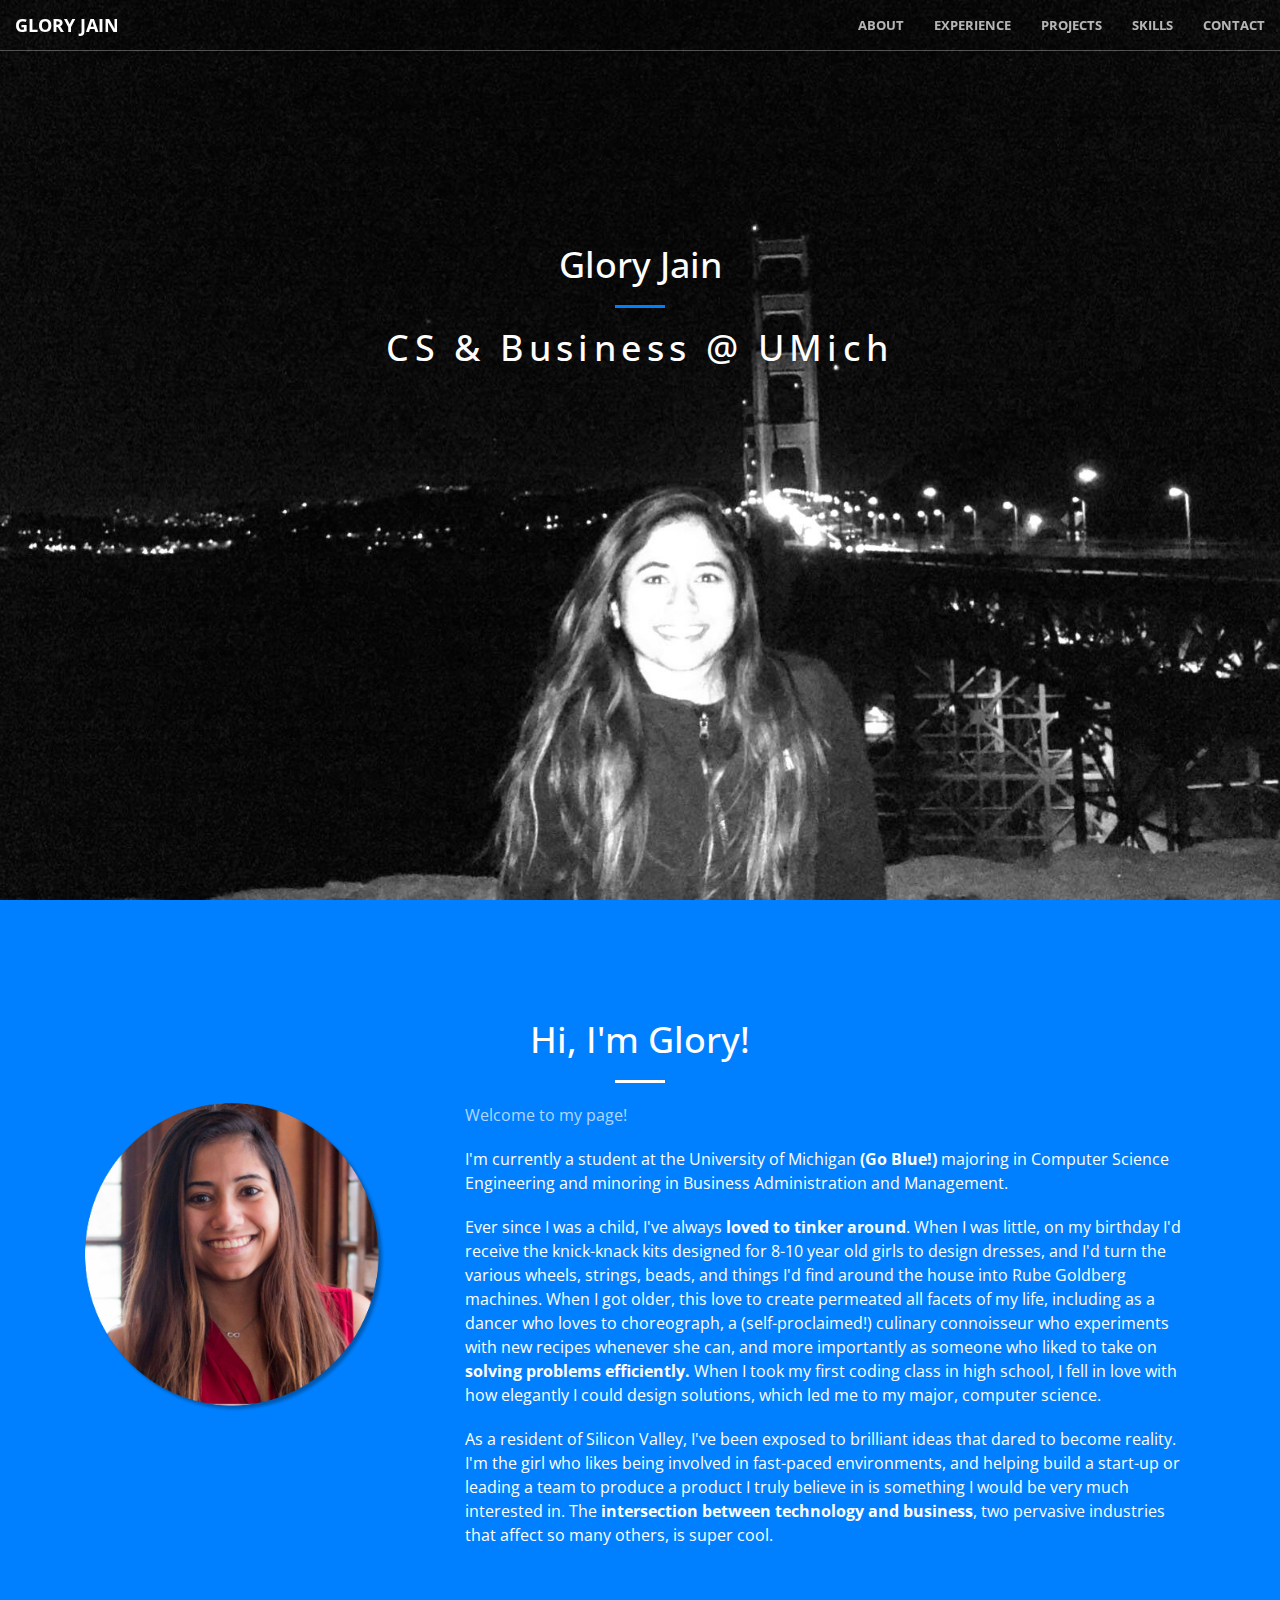
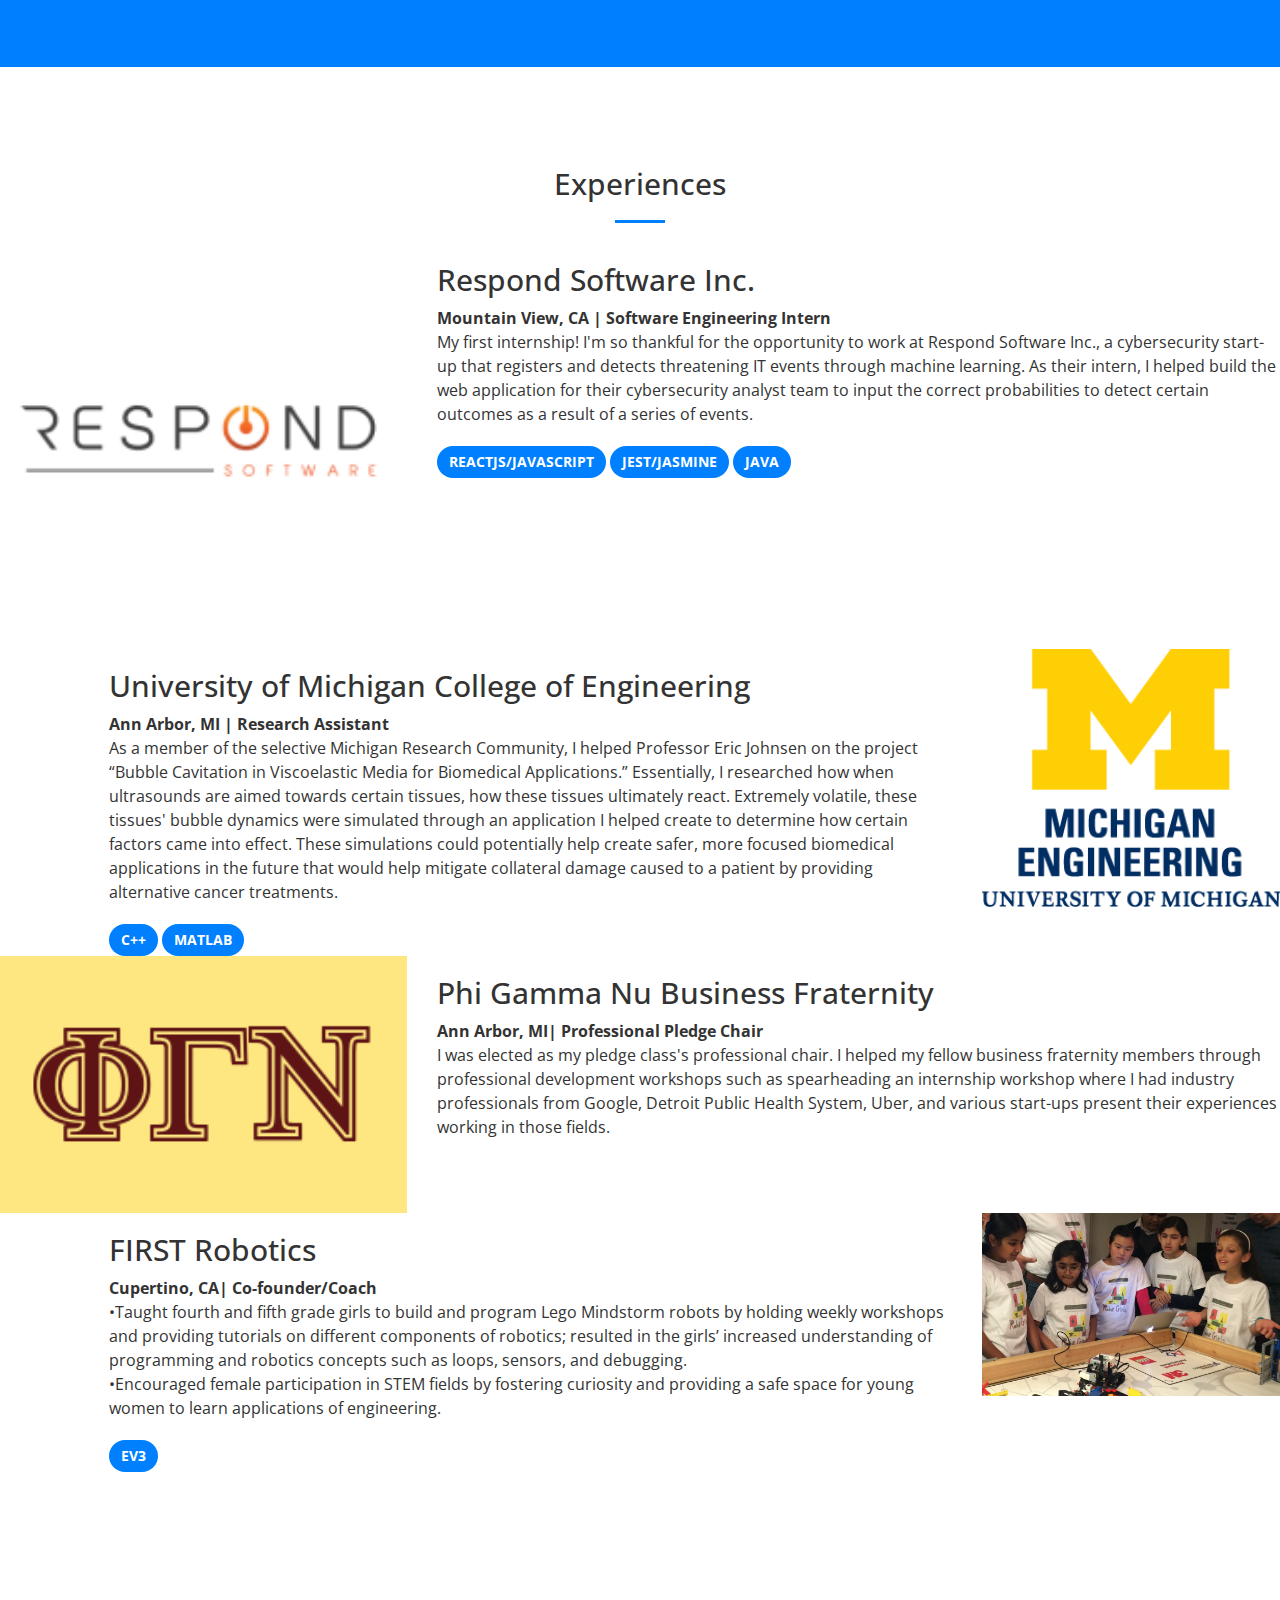
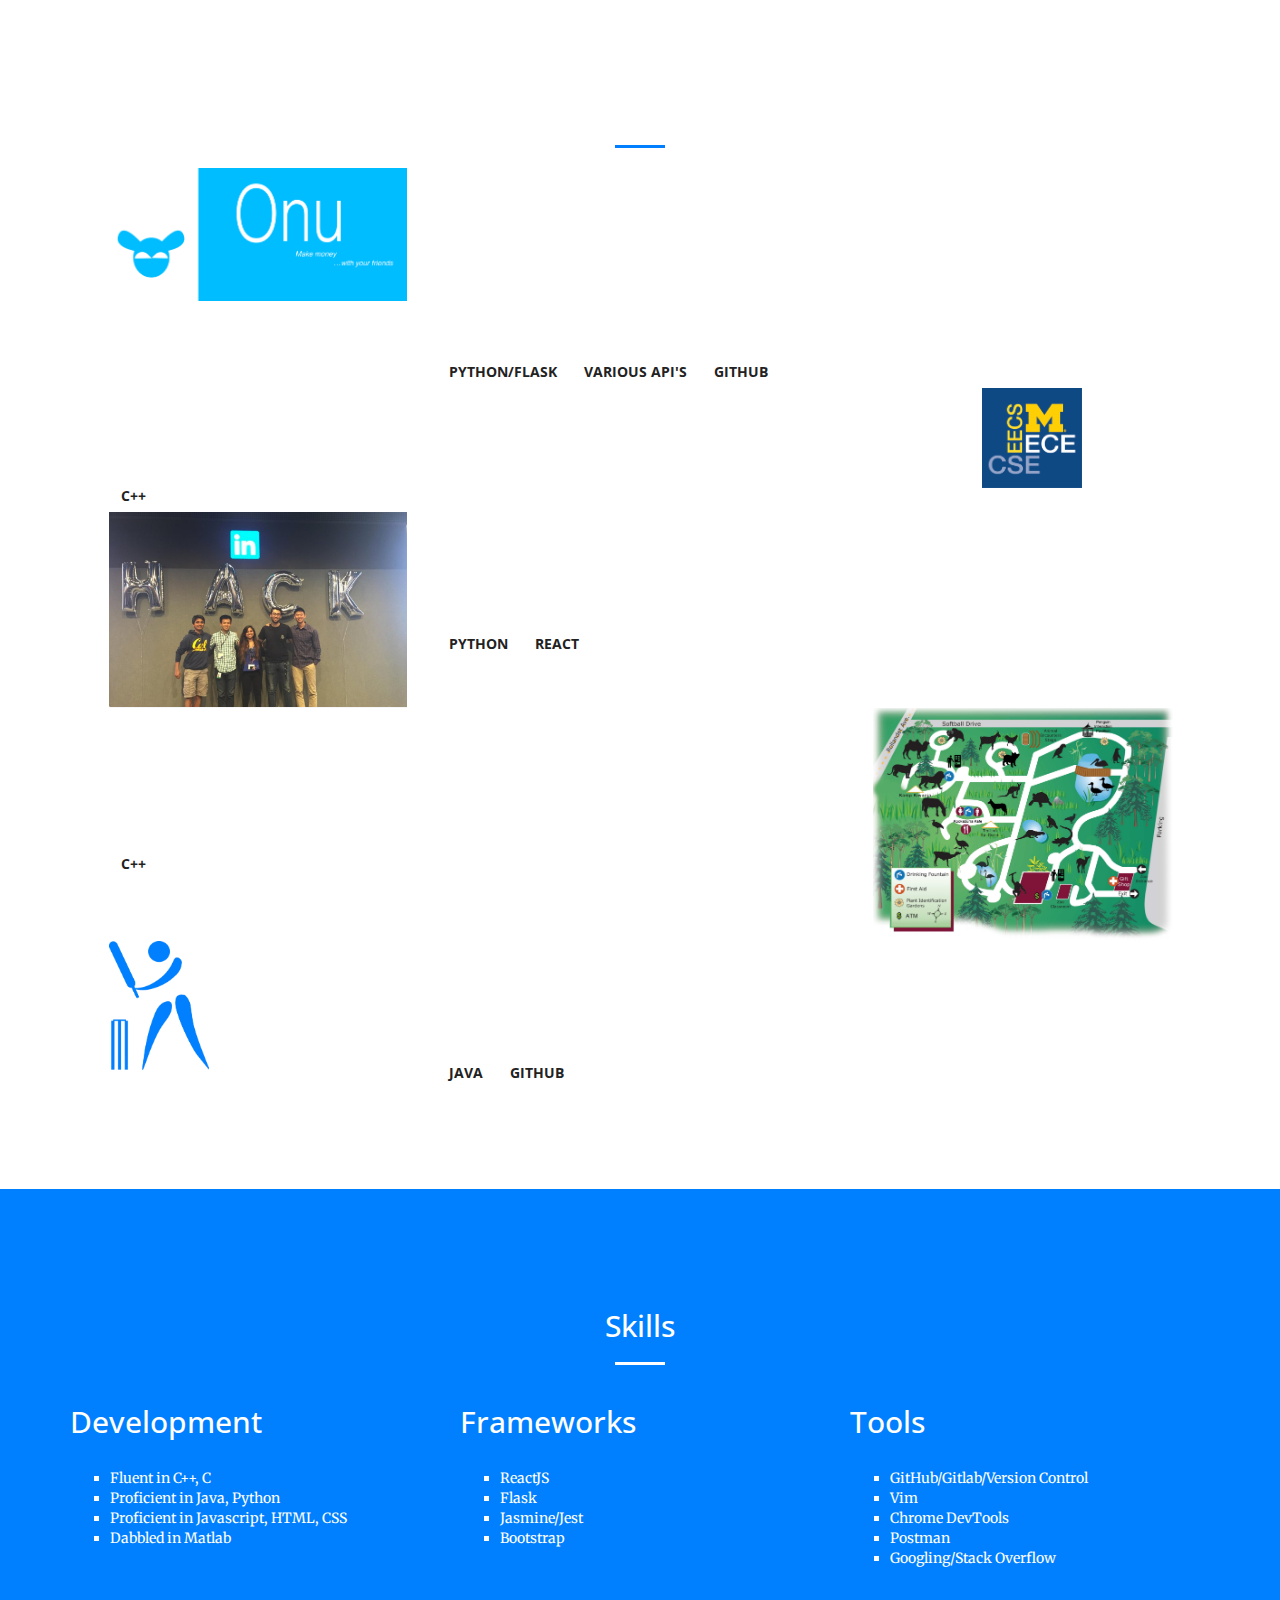
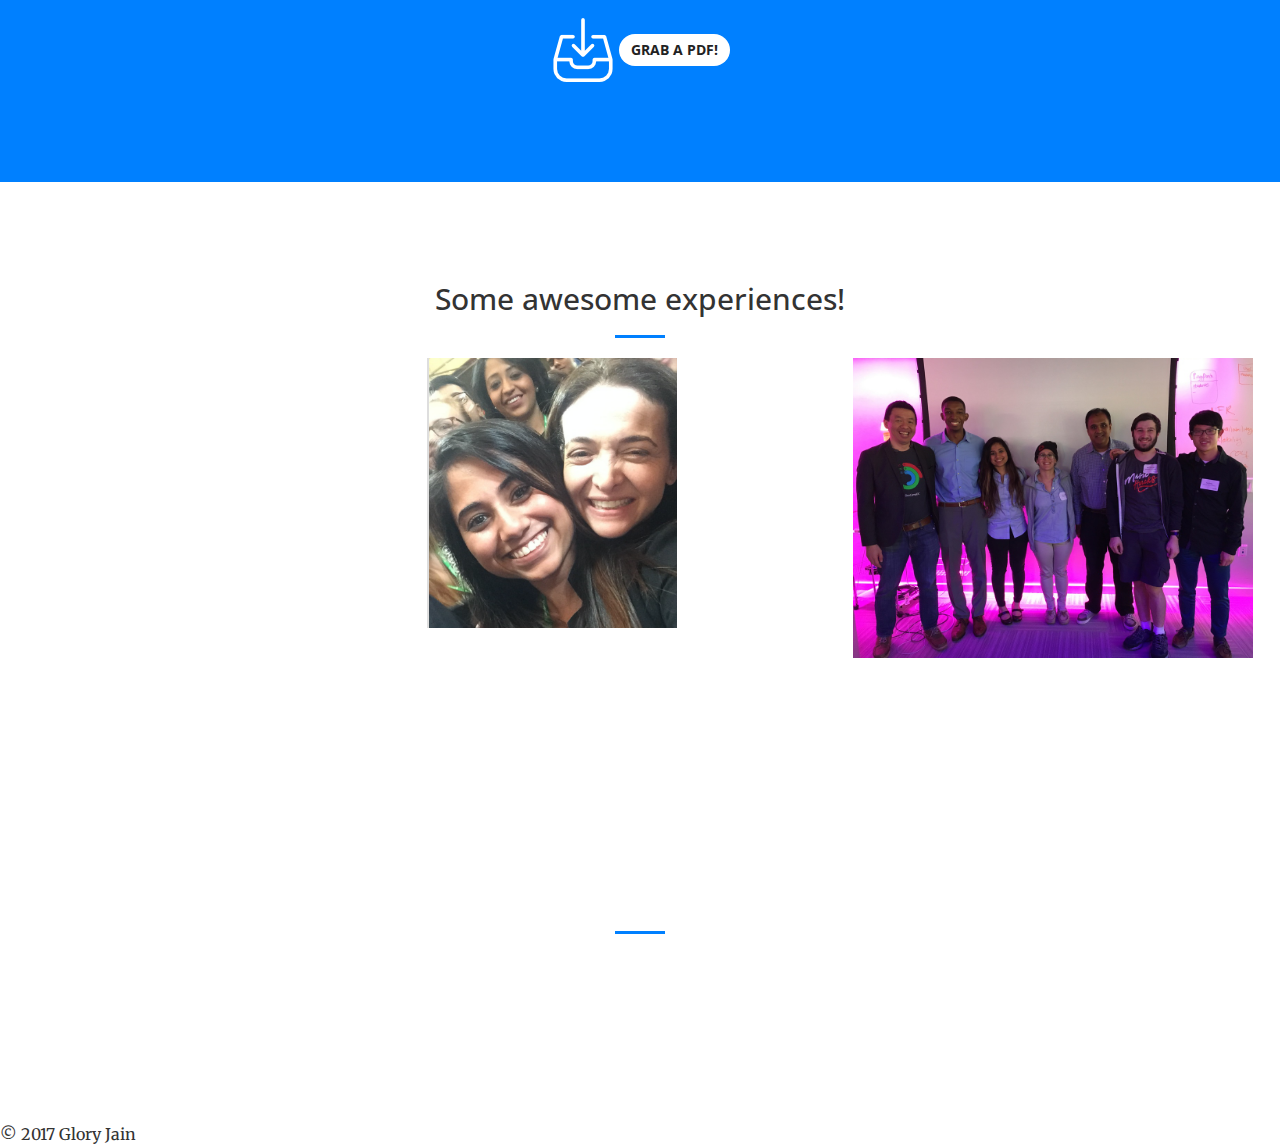
==== commit e54448fb: "changes" ====
--- a/index.html
+++ b/index.html
@@ -100,7 +100,7 @@
     }
 
     @media only screen and (max-device-width: 1024px) {
-    .parallax {
+    .gloryjain_header, .skills_parallax {
         background-attachment: scroll;
     }
     }
@@ -224,8 +224,8 @@
                 </div>
             </div>
             <div class="row">
-                <div class="col-md-4">
-                    <img src="img/jobs/respond-software.png" class="img-responsive" alt="" width=600>
+                <div class="col-md-4" >
+                    <img src="img/jobs/respond-software.png" class="img-responsive" alt="" width=600 padding-left="20px">
                 </div>
                 <div class="col-md-8">
                     <h2 href="respond-software.com">Respond Software Inc.</h2>
@@ -239,15 +239,15 @@
             </div>
 
             <div class="row">
-                <div class="col-md-8 text-left">
-                    <h2>University of Michigan College of Engineering</h2>
+                <div class="col-md-8 col-xs-offset-1">
+                    <h2 margin-left="2cm">University of Michigan College of Engineering</h2>
                     <p><strong>Ann Arbor, MI | Research Assistant</strong> </br>As a member of the selective Michigan Research Community, I helped Professor Eric Johnsen on the project “Bubble Cavitation in Viscoelastic Media for Biomedical Applications.” Essentially, I researched how when ultrasounds are aimed towards certain tissues, how these tissues ultimately react. Extremely volatile, these tissues' bubble dynamics were simulated through an application I helped create to determine how certain factors came into effect. These simulations could potentially help create safer, more focused biomedical applications in the future that would help mitigate collateral damage caused to a patient by providing alternative cancer treatments. 
                     </p>
                     <button type="button" class="btn btn-primary">C++</button>
                     <button type="button" class="btn btn-primary">Matlab</button>
                 </div>
 
-                <div class="col-md-4">
+                <div class="col-md-3">
                     <img src="img/jobs/umich.png" class="img-responsive" alt="" width=500>
                 </div>
             </div>
@@ -266,7 +266,7 @@
 
 
             <div class="row">
-                <div class="col-md-8 text-left">
+                <div class="col-md-8 col-xs-offset-1">
                     <h2>FIRST Robotics</h2>
                     <p><strong>Cupertino, CA| Co-founder/Coach</strong> </br> •Taught fourth and fifth grade girls to build and program Lego Mindstorm robots by holding weekly workshops and providing tutorials on different components of robotics; resulted in the girls’ increased understanding of programming and robotics concepts such as loops, sensors, and debugging.
                     </br> 
@@ -274,7 +274,7 @@
                     </p>
                     <button type="button" class="btn btn-primary">EV3</button>
                 </div>
-                <div class="col-md-4">
+                <div class="col-md-3">
                     <img src="img/jobs/robogirls.png" class="img-responsive" alt="" width=500>
                 </div>
 
@@ -291,7 +291,7 @@
                 </div>
             </div>
             <div class="row">
-                <div class="col-md-4">
+                <div class="col-md-3 col-xs-offset-1">
                     <img src="img/projects/onu.png" class="img-responsive" alt="" width=300>
                 </div>
                 <div class="col-md-8">
@@ -306,18 +306,18 @@
             </div>
 
             <div class="row">
-                <div class="col-md-8 text-left">
+                <div class="col-md-8 text-left col-xs-offset-1">
                     <p class="skills_white"><strong>Thread Library</strong> </br>Implemented a thread library for a project in my class EECS 482 to show how threads, mutexes, and semaphores are handled in C++ as part of my EECS 482 class.
                     </p>
                     <button type="button" class="btn btn-default">C++</button>
                 </div>
-                     <div class="col-md-4 offset-1">
+                     <div class="col-md-3">
                     <img src="img/projects/eecs.png" class="img-responsive" position="center" alt="cricket" width=100>
                 </div>
             </div>
 
             <div class="row">
-                <div class="col-md-4 offset-1">
+                <div class="col-md-3 col-xs-offset-1">
                     <img src="img/projects/stock.png" class="img-responsive" position="center" alt="stocks" width=300 height=200>
                 </div>
                 <div class="col-md-8 text-left">
@@ -330,7 +330,7 @@
 
 
             <div class="row">
-                <div class="col-md-8 text-left">
+                <div class="col-md-7 col-xs-offset-1">
                     <p class="skills_white"><strong>Zoo Shortest Pathfinder</strong> </br>Created an optimal and a fast route tracking mechanism given a map containing 2D coordinates using a minimum spanning tree, branch and bound, and Kruskal’s Algorithms. User can use it in 2 different mode to determine which greedy algorithm path finder would work for smaller and larger inputs.
                     </p>
                     <button type="button" class="btn btn-default">C++</button>
@@ -342,10 +342,10 @@
 
 
             <div class="row">
-                <div class="col-md-4 offset-1">
+                <div class="col-md-3 col-xs-offset-1">
                     <img src="img/projects/cricket.png" class="img-responsive" position="center" alt="cricket" width=100>
                 </div>
-                <div class="col-md-8 text-left">
+                <div class="col-md-8">
                     <p class="skills_white"><strong>Learn Cricket!</strong> </br>Made an interactive cricket game so user can understand how to play with the perspective of a batsman and from the perspective of a baller, and used probabilitistic outcomes to determine if the user scores 1, 2, 4, or 6 runs based on how good the shot was. 
                     </p>
                     <button type="button" class="btn btn-default">Java</button>
